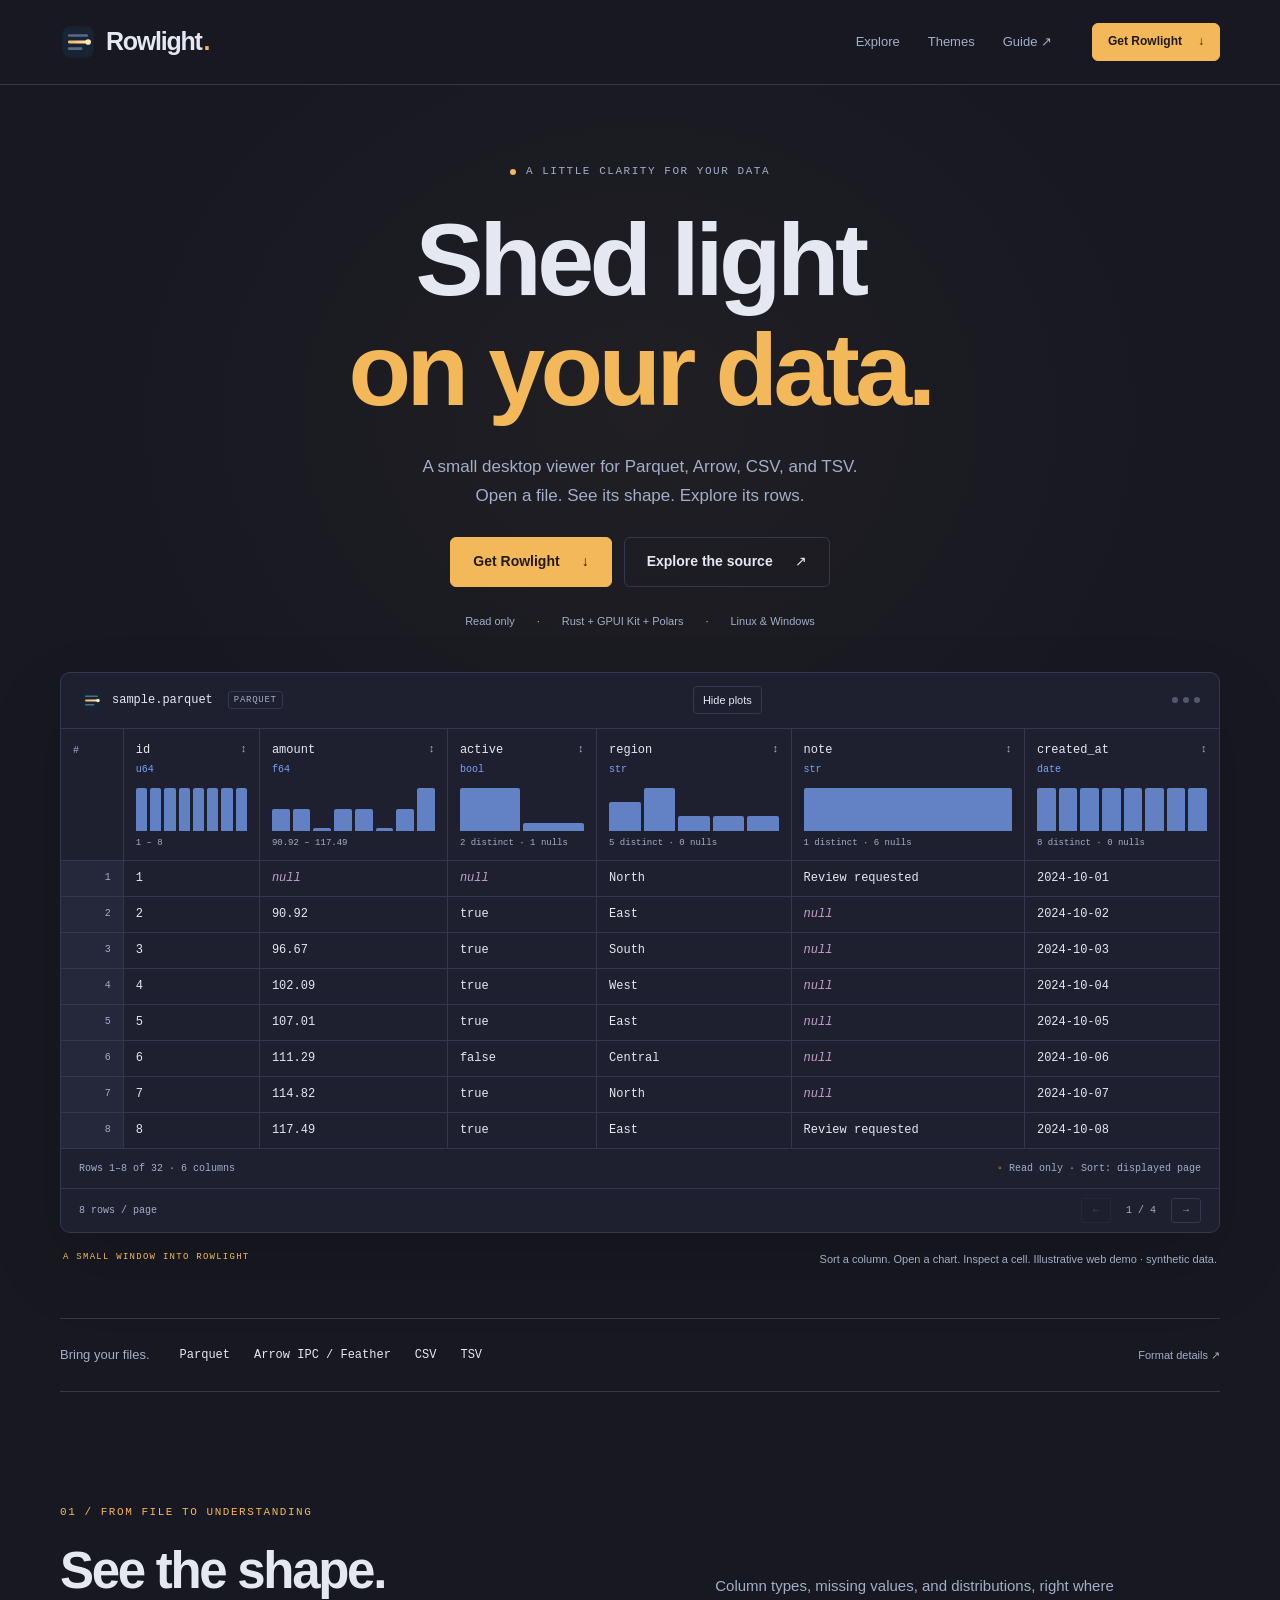
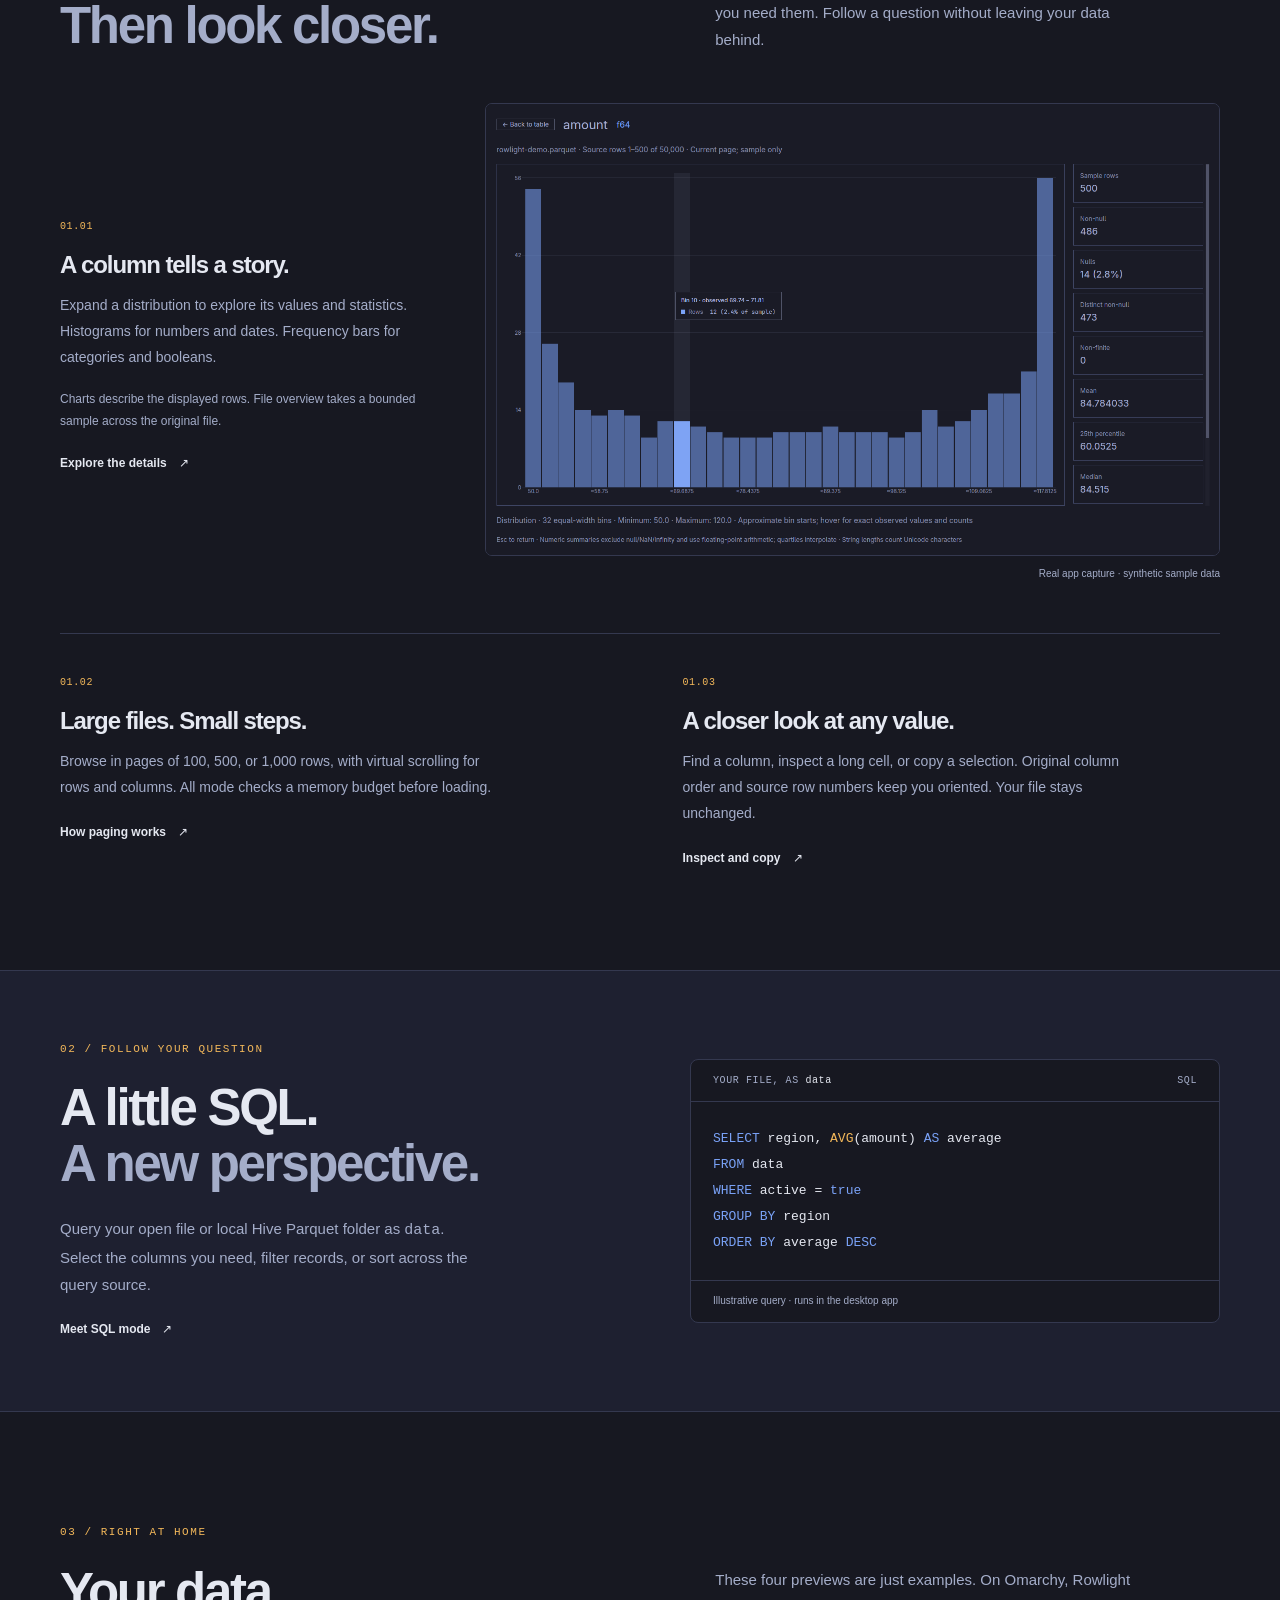
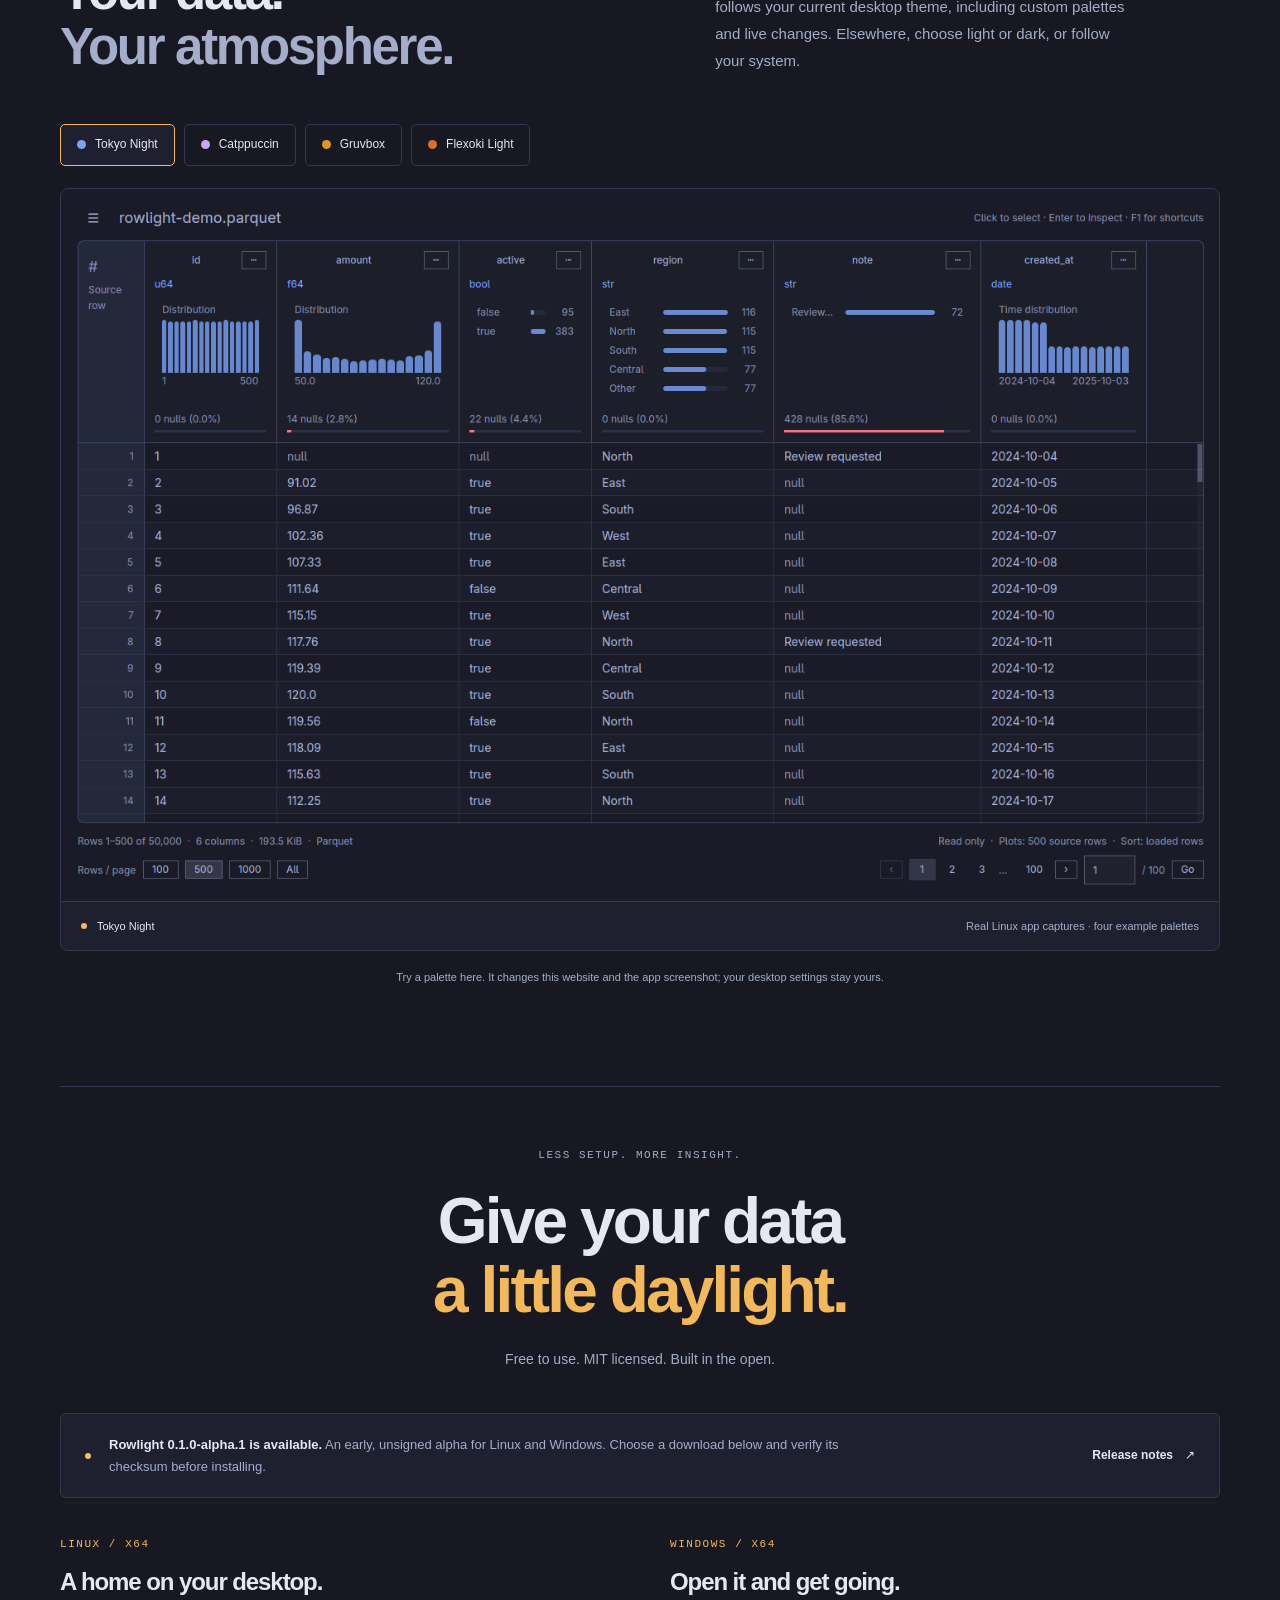
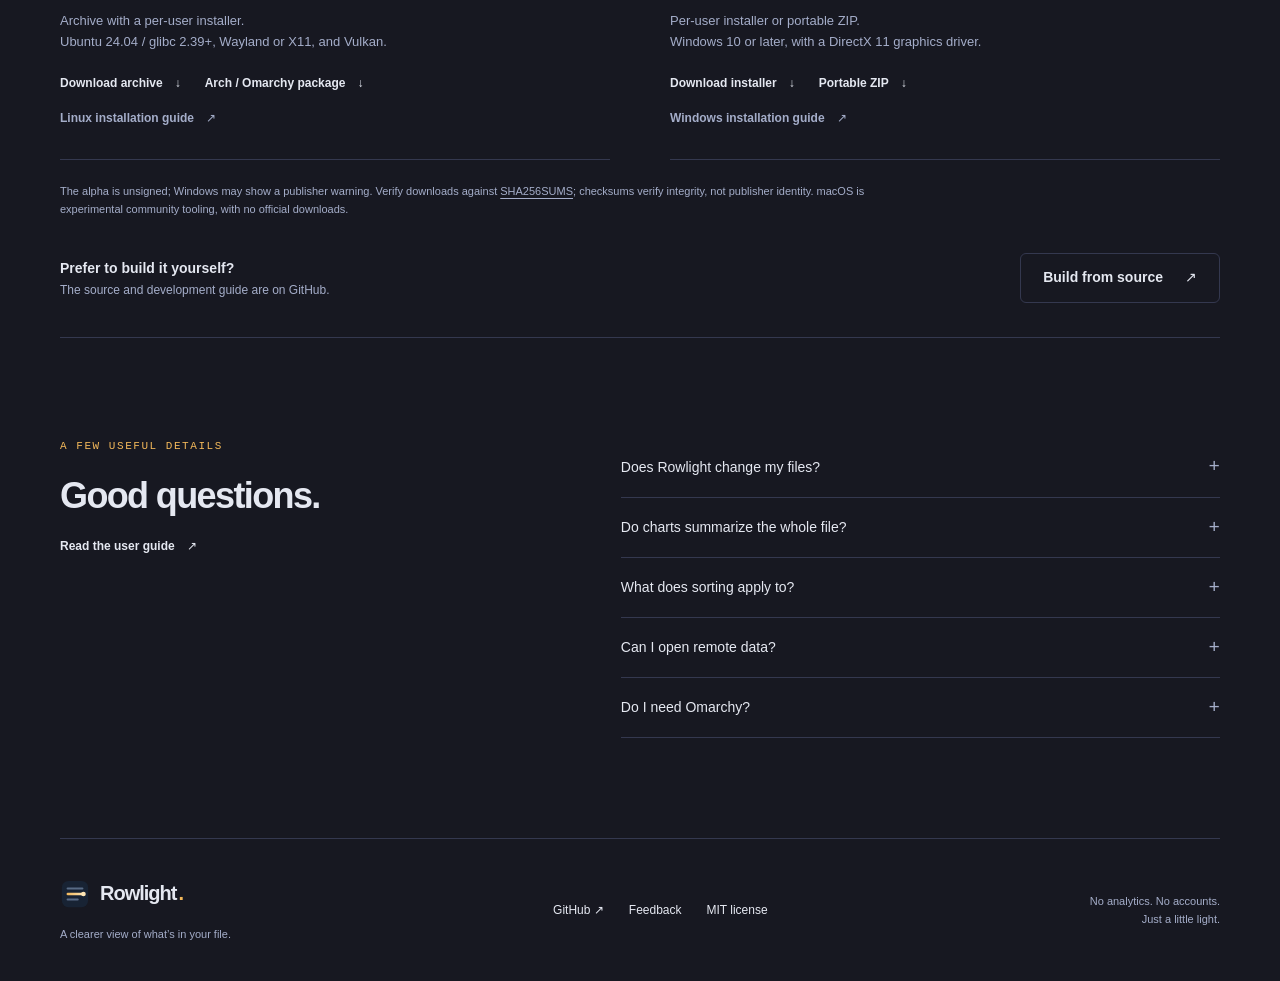
==== docs/index.html @ 1718eda0 "Add Rowlight website" ====
<!doctype html>
<html lang="en" data-theme="tokyo-night">
  <head>
    <meta charset="utf-8">
    <meta name="viewport" content="width=device-width, initial-scale=1">
    <meta name="theme-color" content="#1a1b26">
    <meta name="description" content="Shed light on your data. Rowlight is a small, read-only desktop viewer for Parquet, Arrow IPC / Feather, CSV, and TSV on Linux and Windows.">
    <meta property="og:title" content="Rowlight — Shed light on your data.">
    <meta property="og:description" content="Open a file. See its shape. Explore its rows. A native desktop data viewer built with Rust, GPUI Kit, and Polars.">
    <meta property="og:type" content="website">
    <title>Rowlight — Shed light on your data.</title>
    <link rel="icon" href="assets/icon.svg" type="image/svg+xml">
    <link rel="stylesheet" href="site.css">
    <script src="site.js" defer></script>
  </head>
  <body>
    <a class="skip-link" href="#main">Skip to content</a>
    <header class="site-header">
      <nav class="nav container" aria-label="Main navigation">
        <a class="brand" href="#" aria-label="Rowlight home"><img src="assets/icon.svg" width="36" height="36" alt="">Rowlight<span class="brand-dot">.</span></a>
        <div class="nav-links">
          <a href="#explore">Explore</a>
          <a href="#themes">Themes</a>
          <a href="https://github.com/EtienneT/rowlight/blob/main/docs/user-guide.md">Guide <span aria-hidden="true">↗</span></a>
        </div>
        <a class="button button-small" href="#download">Get Rowlight <span aria-hidden="true">↓</span></a>
      </nav>
    </header>

    <main id="main">
      <section class="hero container" aria-labelledby="hero-title">
        <p class="eyebrow"><span class="live-dot" aria-hidden="true"></span> A little clarity for your data</p>
        <h1 id="hero-title">Shed light<br><span>on your data.</span></h1>
        <p class="hero-description">A small desktop viewer for Parquet, Arrow, CSV, and TSV.<br class="desktop-break"> Open a file. See its shape. Explore its rows.</p>
        <div class="hero-actions">
          <a class="button" href="#download">Get Rowlight <span aria-hidden="true">↓</span></a>
          <a class="button button-secondary" href="https://github.com/EtienneT/rowlight">Explore the source <span aria-hidden="true">↗</span></a>
        </div>
        <ul class="hero-facts" aria-label="Product at a glance"><li>Read only</li><li>Rust + GPUI Kit + Polars</li><li>Linux &amp; Windows</li></ul>

        <div class="demo-window" id="demo">
          <div class="demo-titlebar">
            <div class="file-title"><img src="assets/icon.svg" width="23" height="23" alt=""><span>sample.parquet</span><span class="file-badge">PARQUET</span></div>
            <button id="plot-toggle" class="quiet-button" type="button" aria-pressed="true" hidden>Hide plots</button>
            <span class="window-dots" aria-hidden="true"><i></i><i></i><i></i></span>
          </div>
          <div id="demo-fallback"><img src="assets/tokyo-night.png" width="1400" height="860" alt="The Rowlight desktop app showing typed columns, distributions, and paged rows."></div>
          <div id="interactive-demo" hidden>
            <div class="demo-table-scroll" tabindex="0" role="region" aria-label="Scrollable sample data">
              <table class="demo-table" id="demo-table"><caption class="sr-only">Synthetic sample data. Sort a column within the displayed page or select a cell to inspect it.</caption><thead id="demo-head"></thead><tbody id="demo-body"></tbody></table>
            </div>
            <div class="demo-status">
              <span id="row-status" role="status"></span>
              <span class="read-only"><span aria-hidden="true">◦</span> Read only <span class="status-scope">· Sort: displayed page</span></span>
            </div>
            <div class="demo-pagination">
              <span class="page-size">8 rows / page</span>
              <div class="page-controls"><button class="page-button" id="previous-page" aria-label="Previous page" type="button">←</button><span id="page-status"></span><button class="page-button" id="next-page" aria-label="Next page" type="button">→</button></div>
            </div>
          </div>
        </div>
        <div class="demo-caption"><span class="eyebrow">A small window into Rowlight</span><p id="demo-help">Real desktop app screenshot, using synthetic data.</p></div>
      </section>

      <div class="format-strip container" aria-label="Supported formats"><span>Bring your files.</span><ul><li>Parquet</li><li>Arrow IPC / Feather</li><li>CSV</li><li>TSV</li></ul><a href="https://github.com/EtienneT/rowlight/blob/main/docs/formats.md">Format details <span aria-hidden="true">↗</span></a></div>

      <section class="section container" id="explore" aria-labelledby="explore-title">
        <div class="section-heading"><div><p class="eyebrow">01 / From file to understanding</p><h2 id="explore-title">See the shape.<br><span class="muted">Then look closer.</span></h2></div><p>Column types, missing values, and distributions, right where you need them. Follow a question without leaving your data behind.</p></div>
        <div class="feature-showcase">
          <div class="feature-copy">
            <span class="feature-index">01.01</span><h3>A column tells a story.</h3><p>Expand a distribution to explore its values and statistics. Histograms for numbers and dates. Frequency bars for categories and booleans.</p><p class="fine-print">Charts describe the displayed rows. File overview takes a bounded sample across the original file.</p><a class="text-link" href="https://github.com/EtienneT/rowlight/blob/main/docs/user-guide.md#understand-the-data">Explore the details <span aria-hidden="true">↗</span></a>
          </div>
          <figure class="app-capture"><img src="assets/column-detail.png" width="1400" height="860" loading="lazy" alt="Rowlight's expanded amount histogram with a hover tooltip and column statistics."><figcaption>Real app capture · synthetic sample data</figcaption></figure>
        </div>
        <div class="feature-pair">
          <article><span class="feature-index">01.02</span><h3>Large files. Small steps.</h3><p>Browse in pages of 100, 500, or 1,000 rows, with virtual scrolling for rows and columns. All mode checks a memory budget before loading.</p><a class="text-link" href="https://github.com/EtienneT/rowlight/blob/main/docs/formats.md#large-files-and-memory">How paging works <span aria-hidden="true">↗</span></a></article>
          <article><span class="feature-index">01.03</span><h3>A closer look at any value.</h3><p>Find a column, inspect a long cell, or copy a selection. Original column order and source row numbers keep you oriented. Your file stays unchanged.</p><a class="text-link" href="https://github.com/EtienneT/rowlight/blob/main/docs/user-guide.md#inspect-and-copy-cells">Inspect and copy <span aria-hidden="true">↗</span></a></article>
        </div>
      </section>

      <section class="sql-section" aria-labelledby="sql-title"><div class="container sql-layout">
        <div class="sql-copy"><p class="eyebrow">02 / Follow your question</p><h2 id="sql-title">A little SQL.<br><span class="muted">A new perspective.</span></h2><p>Query your open file or local Hive Parquet folder as <code>data</code>. Select the columns you need, filter records, or sort across the query source.</p><a class="text-link" href="https://github.com/EtienneT/rowlight/blob/main/docs/user-guide.md#folders-and-sql">Meet SQL mode <span aria-hidden="true">↗</span></a></div>
        <div class="sql-example"><div class="code-heading"><span>YOUR FILE, AS <code>data</code></span><span>SQL</span></div><pre><code><span class="sql-keyword">SELECT</span> region, <span class="sql-function">AVG</span>(amount) <span class="sql-keyword">AS</span> average
<span class="sql-keyword">FROM</span> data
<span class="sql-keyword">WHERE</span> active = <span class="sql-keyword">true</span>
<span class="sql-keyword">GROUP BY</span> region
<span class="sql-keyword">ORDER BY</span> average <span class="sql-keyword">DESC</span></code></pre><p>Illustrative query · runs in the desktop app</p></div>
      </div></section>

      <section class="section container" id="themes" aria-labelledby="themes-title">
        <div class="section-heading"><div><p class="eyebrow">03 / Right at home</p><h2 id="themes-title">Your data.<br><span class="muted">Your atmosphere.</span></h2></div><p>These four previews are just examples. On Omarchy, Rowlight follows your current desktop theme, including custom palettes and live changes. Elsewhere, choose light or dark, or follow your system.</p></div>
        <div class="theme-controls" role="group" aria-label="Preview a theme">
          <button class="theme-button" data-theme="tokyo-night" aria-pressed="true" type="button"><span style="--swatch:#7aa2f7" aria-hidden="true"></span>Tokyo Night</button>
          <button class="theme-button" data-theme="catppuccin" aria-pressed="false" type="button"><span style="--swatch:#cba6f7" aria-hidden="true"></span>Catppuccin</button>
          <button class="theme-button" data-theme="gruvbox" aria-pressed="false" type="button"><span style="--swatch:#d79921" aria-hidden="true"></span>Gruvbox</button>
          <button class="theme-button" data-theme="flexoki-light" aria-pressed="false" type="button"><span style="--swatch:#da702c" aria-hidden="true"></span>Flexoki Light</button>
        </div>
        <figure class="theme-capture"><img id="theme-image" src="assets/tokyo-night.png" width="1400" height="860" loading="lazy" alt="Rowlight running on Linux in Tokyo Night, showing a synthetic Parquet file."><figcaption><span><span class="live-dot" aria-hidden="true"></span> <span id="theme-caption" role="status">Tokyo Night</span></span><span>Real Linux app captures · four example palettes</span></figcaption></figure>
        <p class="theme-note">Try a palette here. It changes this website and the app screenshot; your desktop settings stay yours.</p>
        <noscript><p class="fine-print">Theme preview needs JavaScript. View the <a href="assets/catppuccin.png">Catppuccin</a>, <a href="assets/gruvbox.png">Gruvbox</a>, and <a href="assets/flexoki-light.png">Flexoki Light</a> app captures directly.</p></noscript>
      </section>

      <section class="download-section container" id="download" aria-labelledby="download-title">
        <div class="download-heading"><p class="eyebrow">Less setup. More insight.</p><h2 id="download-title">Give your data<br><span>a little daylight.</span></h2><p>Free to use. MIT licensed. Built in the open.</p></div>
        <div class="release-notice"><span class="live-dot" aria-hidden="true"></span><p><strong>Rowlight 0.1.0-alpha.1 is available.</strong> An early, unsigned alpha for Linux and Windows. Choose a download below and verify its checksum before installing.</p><a class="text-link" href="https://github.com/EtienneT/rowlight/releases/tag/v0.1.0-alpha.1">Release notes <span aria-hidden="true">↗</span></a></div>
        <div class="platforms">
          <article class="platform"><p class="eyebrow">LINUX / X64</p><h3>A home on your desktop.</h3><p>Archive with a per-user installer.<br>Ubuntu 24.04 / glibc 2.39+, Wayland or X11, and Vulkan.</p><div class="platform-links"><a class="text-link" href="https://github.com/EtienneT/rowlight/releases/download/v0.1.0-alpha.1/rowlight-0.1.0-alpha.1-linux-x64-cloud.tar.gz">Download archive <span aria-hidden="true">↓</span></a><a class="text-link" href="https://github.com/EtienneT/rowlight/releases/download/v0.1.0-alpha.1/rowlight-bin-0.1.0.alpha.1-1-x86_64.pkg.tar.zst">Arch / Omarchy package <span aria-hidden="true">↓</span></a></div><a class="text-link platform-guide" href="https://github.com/EtienneT/rowlight/blob/main/docs/installation.md">Linux installation guide <span aria-hidden="true">↗</span></a></article>
          <article class="platform"><p class="eyebrow">WINDOWS / X64</p><h3>Open it and get going.</h3><p>Per-user installer or portable ZIP.<br>Windows 10 or later, with a DirectX 11 graphics driver.</p><div class="platform-links"><a class="text-link" href="https://github.com/EtienneT/rowlight/releases/download/v0.1.0-alpha.1/rowlight-0.1.0-alpha.1-windows-x64-cloud-setup.exe">Download installer <span aria-hidden="true">↓</span></a><a class="text-link" href="https://github.com/EtienneT/rowlight/releases/download/v0.1.0-alpha.1/rowlight-0.1.0-alpha.1-windows-x64-cloud.zip">Portable ZIP <span aria-hidden="true">↓</span></a></div><a class="text-link platform-guide" href="https://github.com/EtienneT/rowlight/blob/main/docs/installation.md#windows">Windows installation guide <span aria-hidden="true">↗</span></a></article>
        </div>
        <p class="fine-print download-note">The alpha is unsigned; Windows may show a publisher warning. Verify downloads against <a href="https://github.com/EtienneT/rowlight/releases/download/v0.1.0-alpha.1/SHA256SUMS">SHA256SUMS</a>; checksums verify integrity, not publisher identity. macOS is experimental community tooling, with no official downloads.</p>
        <div class="source-callout"><div><strong>Prefer to build it yourself?</strong><p>The source and development guide are on GitHub.</p></div><a class="button button-secondary" href="https://github.com/EtienneT/rowlight/blob/main/docs/development.md">Build from source <span aria-hidden="true">↗</span></a></div>
      </section>

      <section class="faq-section container" aria-labelledby="faq-title"><div><p class="eyebrow">A few useful details</p><h2 id="faq-title">Good questions.</h2><a class="text-link" href="https://github.com/EtienneT/rowlight/blob/main/docs/user-guide.md">Read the user guide <span aria-hidden="true">↗</span></a></div><div class="faq-list">
        <details><summary>Does Rowlight change my files?</summary><p>No. Rowlight is read only. Sorting, filtering, querying, and copying leave your source data unchanged.</p></details>
        <details><summary>Do charts summarize the whole file?</summary><p>Header charts summarize the displayed rows, capped at 1,000 rows in All mode. File overview samples up to 1,000 rows across 16 evenly spaced windows of the original source. Large-file charts are previews, not exact whole-file statistics.</p></details>
        <details><summary>What does sorting apply to?</summary><p>Clicking a column sorts the loaded page. In All mode, it sorts all loaded rows. Use SQL with ORDER BY to sort across the complete query source.</p></details>
        <details><summary>Can I open remote data?</summary><p>Cloud builds open remote Parquet from S3, Azure, GCS, and HTTP(S), using existing provider credentials. Remote folders and Iceberg are not supported. Local Hive Parquet folders are supported.</p></details>
        <details><summary>Do I need Omarchy?</summary><p>No. Omarchy adds live palette following on Linux. Rowlight also works on other compatible Linux desktops and Windows, with system light/dark appearance and an explicit choice in Settings.</p></details>
      </div></section>
    </main>

    <footer class="container footer"><div><a class="brand" href="#"><img src="assets/icon.svg" width="30" height="30" alt="">Rowlight<span class="brand-dot">.</span></a><p>A clearer view of what’s in your file.</p></div><nav aria-label="Footer navigation"><a href="https://github.com/EtienneT/rowlight">GitHub <span aria-hidden="true">↗</span></a><a href="https://github.com/EtienneT/rowlight/issues">Feedback</a><a href="https://github.com/EtienneT/rowlight/blob/main/LICENSE">MIT license</a></nav><p class="footer-note">No analytics. No accounts.<br>Just a little light.</p></footer>

    <dialog id="inspector" aria-labelledby="inspector-title"><div class="inspector-heading"><p class="eyebrow" id="inspector-kind">Sample cell</p><button class="quiet-button" id="close-inspector" type="button" aria-label="Close inspector">Close <span aria-hidden="true">×</span></button></div><h2 id="inspector-title"></h2><p id="inspector-meta" class="fine-print"></p><div id="inspector-content"></div><p class="fine-print">Illustrative web demo · synthetic data</p></dialog>
  </body>
</html>
---- docs/site.css ----
:root {
  color-scheme: dark;
  --bg: #171821;
  --surface: #1e2030;
  --surface-raised: #25283b;
  --text: #e5e8f1;
  --muted: #a4adc9;
  --border: #34384f;
  --accent: #f3b85a;
  --accent-soft: #ffe6b6;
  --accent-ink: #241b0c;
  --chart: #7aa2f7;
  --null: #c4a1ca;
  --glow: #f3b85a0b;
  --mono: "SFMono-Regular", Consolas, "Liberation Mono", monospace;
  font-family: Inter, "Segoe UI", Arial, sans-serif;
  font-synthesis: none;
}
:root[data-theme="catppuccin"] {
  --bg: #1e1e2e; --surface: #242437; --surface-raised: #313244;
  --text: #cdd6f4; --muted: #a6adc8; --border: #45475a;
  --accent: #f9e2af; --accent-soft: #f5e0dc; --chart: #cba6f7; --null: #f5c2e7; --glow: #f9e2af09;
}
:root[data-theme="gruvbox"] {
  --bg: #20201e; --surface: #282828; --surface-raised: #32302f;
  --text: #ebdbb2; --muted: #bdae93; --border: #504945;
  --accent: #fabd2f; --accent-soft: #ebdbb2; --chart: #83a598; --null: #d3869b; --glow: #fabd2f0b;
}
:root[data-theme="flexoki-light"] {
  color-scheme: light;
  --bg: #fffcf0; --surface: #f4f0e5; --surface-raised: #eae6db;
  --text: #282726; --muted: #67645d; --border: #d7d2c5;
  --accent: #a5480b; --accent-soft: #bd6518; --accent-ink: #fff9e9;
  --chart: #205ea6; --null: #8b4773; --glow: #da702c0b;
}
* { box-sizing: border-box; }
html { scroll-behavior: smooth; scroll-padding-top: 100px; }
body { margin: 0; background: var(--bg); color: var(--text); line-height: 1.65; }
a { color: inherit; text-decoration: none; }
a:hover { color: var(--accent); }
button { font: inherit; color: inherit; cursor: pointer; }
button:disabled { opacity: .35; cursor: default; }
button, a { -webkit-tap-highlight-color: transparent; }
:focus-visible { outline: 2px solid var(--accent); outline-offset: 5px; }
button:focus-visible { outline-offset: -3px; }
img { max-width: 100%; height: auto; display: block; }
h1, h2, h3, p, figure { margin: 0; }
h1, h2, h3 { line-height: 1.08; letter-spacing: -.045em; }
ul { margin: 0; padding: 0; list-style: none; }
[hidden] { display: none !important; }
.container { width: min(1160px, calc(100% - 72px)); margin-inline: auto; }
.muted { color: var(--muted); }
.eyebrow { font: 11px/1.6 var(--mono); text-transform: uppercase; letter-spacing: .14em; }
.fine-print { font-size: 13px; line-height: 1.7; color: var(--muted); }
.live-dot { display: inline-block; width: 6px; height: 6px; background: var(--accent); border-radius: 50%; flex-shrink: 0; }
.skip-link { position: fixed; top: -100px; left: 16px; padding: 10px 18px; background: var(--accent); color: var(--accent-ink); z-index: 10; }
.skip-link:focus { top: 16px; }
.sr-only { position: absolute; width: 1px; height: 1px; padding: 0; margin: -1px; overflow: hidden; clip: rect(0,0,0,0); white-space: nowrap; border: 0; }
.site-header { border-bottom: 1px solid var(--border); }
.nav { min-height: 84px; display: flex; align-items: center; gap: 40px; }
.brand { font-size: 25px; font-weight: 650; letter-spacing: -.05em; display: inline-flex; align-items: center; gap: 10px; }
.brand-dot { color: var(--accent); margin-left: -8px; }
.brand:hover { color: var(--text); }
.nav-links { display: flex; gap: 28px; margin-left: auto; font-size: 13px; color: var(--muted); }
.button { display: inline-flex; gap: 22px; align-items: center; justify-content: center; border: 1px solid var(--accent); border-radius: 6px; background: var(--accent); color: var(--accent-ink); font-size: 14px; font-weight: 600; min-height: 50px; padding: 12px 22px; }
.button:hover { background: var(--accent-soft); border-color: var(--accent-soft); color: var(--accent-ink); }
.button-secondary { color: var(--text); border-color: var(--border); background: transparent; }
.button-secondary:hover { background: var(--surface); border-color: var(--muted); color: var(--text); }
.button-small { font-size: 12px; min-height: 38px; padding: 8px 15px; gap: 16px; }
.hero { padding-top: 78px; position: relative; text-align: center; }
.hero::before { content: ""; position: absolute; z-index: -1; inset: 0 0 30%; background: radial-gradient(ellipse at 50% 40%, var(--glow), transparent 65%); pointer-events: none; }
.hero > .eyebrow { display: flex; justify-content: center; align-items: center; gap: 10px; color: var(--muted); }
h1 { font-size: clamp(64px, 8vw, 104px); font-weight: 600; margin-top: 24px; }
h1 span, .download-heading h2 span { color: var(--accent); }
.hero-description { font-size: 17px; color: var(--muted); margin: 27px auto 26px; line-height: 1.7; }
.hero-actions { display: flex; justify-content: center; gap: 12px; }
.hero-facts { display: flex; gap: 22px; justify-content: center; color: var(--muted); font-size: 11px; margin: 25px 0 42px; }
.hero-facts li + li::before { content: "·"; margin-right: 22px; color: var(--accent); }
.demo-window { text-align: left; border: 1px solid var(--border); border-radius: 10px; overflow: hidden; background: var(--surface); box-shadow: 0 32px 75px #0002; }
.demo-titlebar { display: flex; align-items: center; gap: 15px; min-height: 56px; padding: 0 19px; border-bottom: 1px solid var(--border); }
.file-title { display: flex; align-items: center; gap: 9px; font: 12px var(--mono); }
.file-badge { font-size: 9px; letter-spacing: .08em; padding: 3px 5px; border: 1px solid var(--border); border-radius: 3px; color: var(--muted); margin-left: 6px; }
.quiet-button { background: transparent; border: 1px solid var(--border); border-radius: 4px; padding: 4px 9px; font-size: 11px; }
.quiet-button:hover { border-color: var(--muted); }
.demo-titlebar .quiet-button { margin-left: auto; }
.window-dots { display: flex; gap: 5px; margin-left: auto; }
.window-dots i { width: 6px; height: 6px; border-radius: 50%; background: var(--muted); opacity: .4; }
.demo-table-scroll { overflow-x: auto; }
.demo-table { border-collapse: collapse; width: 100%; table-layout: fixed; min-width: 720px; font: 12px/1.4 var(--mono); }
.demo-table th { text-align: left; padding: 0; vertical-align: top; font-weight: 400; border-right: 1px solid var(--border); }
.demo-table th:first-child { width: 48px; color: var(--muted); }
.demo-table th:nth-child(2) { width: 105px; }
.demo-table th:nth-child(3) { width: 145px; }
.demo-table th:nth-child(4) { width: 115px; }
.demo-table th:nth-child(5) { width: 150px; }
.demo-table th:nth-child(6) { width: 180px; }
.demo-table th:last-child { width: 150px; border-right: none; }
.gutter-heading { display: block; padding: 15px 12px; font-size: 10px; }
.sort-button { border: none; background: transparent; width: 100%; padding: 13px 12px 4px; display: flex; justify-content: space-between; align-items: center; text-align: left; font: inherit; }
.sort-button:hover { color: var(--accent); }
.sort-arrow { color: var(--muted); font-size: 11px; }
.column-type { padding: 0 12px 11px; color: var(--chart); font-size: 10px; display: block; }
.plot-button { display: block; width: calc(100% - 24px); margin: 0 12px 12px; border: none; border-radius: 2px; background: transparent; padding: 0; text-align: left; }
.plot-button:hover { background: var(--surface-raised); }
.mini-plot { height: 43px; display: flex; gap: 3px; align-items: flex-end; }
.mini-plot span { min-height: 3px; flex: 1; background: var(--chart); border-radius: 2px 2px 0 0; opacity: .75; }
.plot-label { display: block; color: var(--muted); font: 9px var(--mono); margin-top: 7px; white-space: nowrap; }
.null-count { display: block; color: var(--muted); font-size: 9px; margin-top: 8px; }
.demo-table td { border-top: 1px solid var(--border); border-right: 1px solid var(--border); padding: 0; height: 36px; }
.demo-table td:first-child { color: var(--muted); padding: 0 12px; font-size: 10px; background: var(--surface-raised); text-align: right; }
.demo-table td:last-child { border-right: none; }
.cell-button { background: none; border: none; text-align: left; padding: 9px 12px; width: 100%; font: inherit; white-space: nowrap; text-overflow: ellipsis; overflow: hidden; display: block; }
.cell-button:hover { background: var(--surface-raised); color: var(--accent); }
.null-value { color: var(--null); font-style: italic; }
.demo-status, .demo-pagination { display: flex; align-items: center; justify-content: space-between; gap: 12px; padding: 12px 18px; color: var(--muted); font: 10px/1.5 var(--mono); border-top: 1px solid var(--border); }
.demo-pagination { padding-block: 9px; }
.read-only > span:first-child { color: var(--accent); }
.page-controls { display: flex; align-items: center; gap: 15px; }
.page-button { border: 1px solid var(--border); border-radius: 3px; background: transparent; width: 30px; height: 25px; padding: 0; }
.page-button:hover:not(:disabled) { background: var(--surface-raised); }
.demo-caption { display: flex; justify-content: space-between; gap: 20px; margin: 17px 3px 0; color: var(--muted); text-align: left; }
.demo-caption .eyebrow { color: var(--accent); font-size: 9px; }
.demo-caption p { font-size: 11px; }
.format-strip { display: flex; align-items: center; gap: 30px; margin-top: 50px; padding: 25px 0; border-block: 1px solid var(--border); font-size: 13px; }
.format-strip > span { color: var(--muted); }
.format-strip ul { display: flex; flex-wrap: wrap; gap: 24px; font: 12px var(--mono); }
.format-strip > a { margin-left: auto; font-size: 11px; color: var(--muted); }
.section { padding-block: 112px 100px; }
.section-heading { display: grid; grid-template-columns: 1.1fr 1fr; gap: 100px; align-items: end; margin-bottom: 50px; }
.section-heading .eyebrow, .sql-copy .eyebrow { color: var(--accent); margin-bottom: 22px; }
h2 { font-size: clamp(34px, 4vw, 51px); font-weight: 550; }
.section-heading > p, .sql-copy > p:not(.eyebrow) { font-size: 15px; color: var(--muted); line-height: 1.8; max-width: 420px; }
.feature-showcase { display: grid; grid-template-columns: .75fr 1.5fr; gap: 58px; align-items: center; }
.feature-index { font: 10px var(--mono); color: var(--accent); letter-spacing: .06em; }
h3 { font-size: 24px; font-weight: 550; margin: 15px 0; }
.feature-copy > p, .feature-pair p { font-size: 14px; color: var(--muted); line-height: 1.85; }
.feature-copy .fine-print { font-size: 12px; margin-top: 17px; }
.text-link { display: inline-flex; gap: 12px; align-items: center; font-size: 12px; font-weight: 550; margin-top: 22px; }
.app-capture img { border: 1px solid var(--border); border-radius: 7px; }
.app-capture figcaption { margin-top: 10px; text-align: right; font-size: 10px; color: var(--muted); }
.feature-pair { display: grid; grid-template-columns: 1fr 1fr; gap: 85px; border-top: 1px solid var(--border); margin-top: 50px; padding-top: 33px; }
.feature-pair p { max-width: 450px; }
.sql-section { background: var(--surface); border-block: 1px solid var(--border); }
.sql-layout { display: grid; grid-template-columns: 1fr 1fr; gap: 100px; padding-block: 70px; align-items: center; }
.sql-copy > p:not(.eyebrow) { margin-top: 24px; }
code { font-family: var(--mono); }
.sql-example { border: 1px solid var(--border); border-radius: 8px; background: var(--bg); overflow: hidden; }
.code-heading { display: flex; justify-content: space-between; border-bottom: 1px solid var(--border); padding: 15px 22px; color: var(--muted); font: 10px var(--mono); letter-spacing: .06em; }
.code-heading code { color: var(--text); }
pre { font: 13px/2 var(--mono); overflow-x: auto; padding: 24px 22px; margin: 0; }
.sql-keyword { color: var(--chart); }
.sql-function { color: var(--accent); }
.sql-example > p { border-top: 1px solid var(--border); padding: 12px 22px; font-size: 10px; color: var(--muted); }
.theme-controls { display: flex; flex-wrap: wrap; gap: 9px; margin-bottom: 22px; }
.theme-button { display: inline-flex; align-items: center; gap: 9px; padding: 10px 16px; font-size: 12px; background: transparent; border: 1px solid var(--border); border-radius: 5px; }
.theme-button > span { width: 9px; height: 9px; border-radius: 50%; background: var(--swatch); }
.theme-button[aria-pressed="true"] { border-color: var(--accent); background: var(--surface); }
.theme-button:hover { border-color: var(--muted); }
.theme-capture { border: 1px solid var(--border); border-radius: 8px; overflow: hidden; background: var(--surface); }
.theme-capture img { width: 100%; }
.theme-capture figcaption { padding: 15px 20px; display: flex; justify-content: space-between; align-items: center; gap: 12px; border-top: 1px solid var(--border); font-size: 11px; color: var(--muted); }
.theme-capture figcaption > span:first-child { display: flex; align-items: center; gap: 10px; color: var(--text); }
.theme-note { font-size: 11px; color: var(--muted); text-align: center; margin-top: 17px; }
.download-section { padding-top: 60px; border-top: 1px solid var(--border); }
.download-heading { text-align: center; }
.download-heading .eyebrow { color: var(--muted); margin-bottom: 22px; }
.download-heading h2 { font-size: clamp(44px, 5vw, 66px); }
.download-heading > p:last-child { margin-top: 23px; font-size: 14px; color: var(--muted); }
.release-notice { display: flex; align-items: center; gap: 18px; background: var(--surface); border: 1px solid var(--border); border-radius: 6px; padding: 20px 24px; margin-top: 42px; }
.release-notice p { font-size: 13px; color: var(--muted); max-width: 730px; }
.release-notice strong { color: var(--text); }
.release-notice a { white-space: nowrap; margin: 0 0 0 auto; }
.platforms { display: grid; grid-template-columns: 1fr 1fr; gap: 60px; margin-top: 38px; }
.platform { padding-bottom: 28px; border-bottom: 1px solid var(--border); }
.platform .eyebrow { color: var(--accent); }
.platform p:not(.eyebrow) { color: var(--muted); font-size: 13px; }
.platform-links { display: flex; flex-wrap: wrap; column-gap: 24px; }
.platform-guide { color: var(--muted); margin-top: 15px; }
.download-note a { text-decoration: underline; text-underline-offset: 3px; }
.download-note { max-width: 850px; margin-top: 22px; font-size: 11px; }
.source-callout { display: flex; justify-content: space-between; gap: 24px; align-items: center; border-bottom: 1px solid var(--border); padding-block: 34px; }
.source-callout strong { font-size: 14px; font-weight: 550; }
.source-callout p { font-size: 12px; color: var(--muted); }
.faq-section { display: grid; grid-template-columns: 1fr 1.3fr; gap: 100px; padding-block: 100px; }
.faq-section .eyebrow { margin-bottom: 21px; color: var(--accent); }
.faq-section h2 { font-size: 36px; }
.faq-list details { border-bottom: 1px solid var(--border); }
.faq-list summary { display: flex; justify-content: space-between; align-items: center; cursor: pointer; font-size: 14px; list-style: none; padding: 18px 0; }
.faq-list summary::-webkit-details-marker { display: none; }
.faq-list summary::after { content: "+"; font: 19px var(--mono); margin-left: 20px; color: var(--muted); }
.faq-list details[open] summary::after { content: "−"; }
.faq-list details > p { font-size: 13px; color: var(--muted); padding: 0 24px 20px 0; }
.footer { border-top: 1px solid var(--border); padding-block: 38px; display: flex; align-items: center; justify-content: space-between; gap: 24px; }
.footer .brand { font-size: 20px; }
.footer p { font-size: 11px; color: var(--muted); margin-top: 8px; }
.footer nav { display: flex; gap: 25px; font-size: 12px; }
.footer .footer-note { text-align: right; margin: 0; }
dialog { color: var(--text); background: var(--surface); border: 1px solid var(--border); border-radius: 10px; width: min(520px, calc(100% - 32px)); max-height: 85vh; overflow: auto; padding: 25px; box-shadow: 0 30px 90px #0005; }
dialog::backdrop { background: #10121dcc; }
.inspector-heading { display: flex; align-items: center; justify-content: space-between; gap: 16px; margin-bottom: 25px; }
.inspector-heading .eyebrow { color: var(--accent); }
dialog h2 { font-size: 28px; }
#inspector-meta { margin-top: 12px; }
#inspector-content { margin: 20px 0; font: 14px/1.8 var(--mono); overflow-wrap: anywhere; background: var(--bg); border: 1px solid var(--border); border-radius: 4px; padding: 18px; }
.distribution-bars { display: flex; gap: 5px; align-items: flex-end; height: 130px; padding: 10px 0; }
.distribution-bars span { background: var(--chart); flex: 1; min-height: 3px; border-radius: 3px 3px 0 0; }
.distribution-values { font-size: 11px; color: var(--muted); line-height: 1.9; margin-top: 14px; }
@media (max-width: 900px) {
  .container { width: calc(100% - 40px); }
  .section-heading { gap: 45px; }
  .feature-showcase { grid-template-columns: 1fr 1.4fr; gap: 30px; }
  .sql-layout { gap: 40px; }
  .format-strip { gap: 20px; flex-wrap: wrap; }
  .format-strip > a { margin-left: 0; }
  .faq-section { gap: 45px; }
  .footer { flex-wrap: wrap; }
}
@media (max-width: 620px) {
  html { scroll-padding-top: 25px; }
  .container { width: calc(100% - 32px); }
  .nav { min-height: 72px; gap: 12px; flex-wrap: wrap; padding-block: 16px; justify-content: space-between; }
  .brand { font-size: 22px; gap: 8px; }
  .brand img { width: 30px; }
  .nav-links { order: 3; width: 100%; justify-content: center; gap: 30px; margin-top: 6px; }
  .hero { padding-top: 48px; }
  h1 { font-size: clamp(53px, 13vw, 76px); margin-top: 20px; }
  .hero-description { font-size: 15px; margin-top: 23px; }
  .desktop-break { display: none; }
  .hero-actions { gap: 9px; }
  .hero-actions .button { padding: 10px 13px; font-size: 12px; gap: 10px; }
  .hero-facts { gap: 10px; font-size: 9px; margin-bottom: 30px; flex-wrap: wrap; }
  .hero-facts li + li::before { margin-right: 10px; }
  .demo-titlebar { padding-inline: 12px; }
  .file-title { font-size: 10px; gap: 5px; }
  .file-badge, .window-dots, .status-scope { display: none; }
  .demo-titlebar .quiet-button { font-size: 10px; }
  .demo-status { font-size: 9px; padding-inline: 12px; }
  .demo-pagination { padding-inline: 12px; }
  .demo-caption { display: block; }
  .demo-caption p { margin-top: 7px; }
  .format-strip { gap: 15px; margin-top: 30px; padding-block: 22px; }
  .format-strip ul { width: 100%; gap: 16px; font-size: 11px; }
  .section { padding-block: 68px; }
  .section-heading { grid-template-columns: 1fr; gap: 23px; margin-bottom: 32px; }
  .section-heading .eyebrow, .sql-copy .eyebrow { margin-bottom: 18px; }
  .section-heading > p { font-size: 14px; }
  h2 { font-size: 38px; }
  .feature-showcase { grid-template-columns: 1fr; gap: 26px; }
  .feature-pair { grid-template-columns: 1fr; gap: 32px; margin-top: 30px; }
  .sql-layout { grid-template-columns: 1fr; gap: 32px; padding-block: 50px; }
  pre { font-size: 11px; padding: 20px 16px; }
  .code-heading, .sql-example > p { padding-inline: 16px; }
  .theme-controls { gap: 8px; }
  .theme-button { padding: 9px 12px; font-size: 11px; }
  .theme-capture figcaption { display: block; padding: 12px; font-size: 10px; }
  .theme-capture figcaption > span:last-child { display: block; margin-top: 6px; }
  .theme-note { text-align: left; }
  .download-section { padding-top: 45px; }
  .download-heading h2 { font-size: 44px; }
  .release-notice { padding: 20px; align-items: flex-start; flex-wrap: wrap; gap: 10px; }
  .release-notice > .live-dot { margin-top: 8px; }
  .release-notice p { flex: 1; min-width: 180px; }
  .release-notice a { margin-left: 16px; }
  .platforms { grid-template-columns: 1fr; gap: 26px; }
  .source-callout { align-items: flex-start; flex-direction: column; }
  .faq-section { grid-template-columns: 1fr; gap: 30px; padding-block: 65px; }
  .footer { display: block; }
  .footer nav { margin-top: 25px; }
  .footer .footer-note { text-align: left; margin-top: 25px; }
}
@media (prefers-reduced-motion: reduce) {
  html { scroll-behavior: auto; }
}
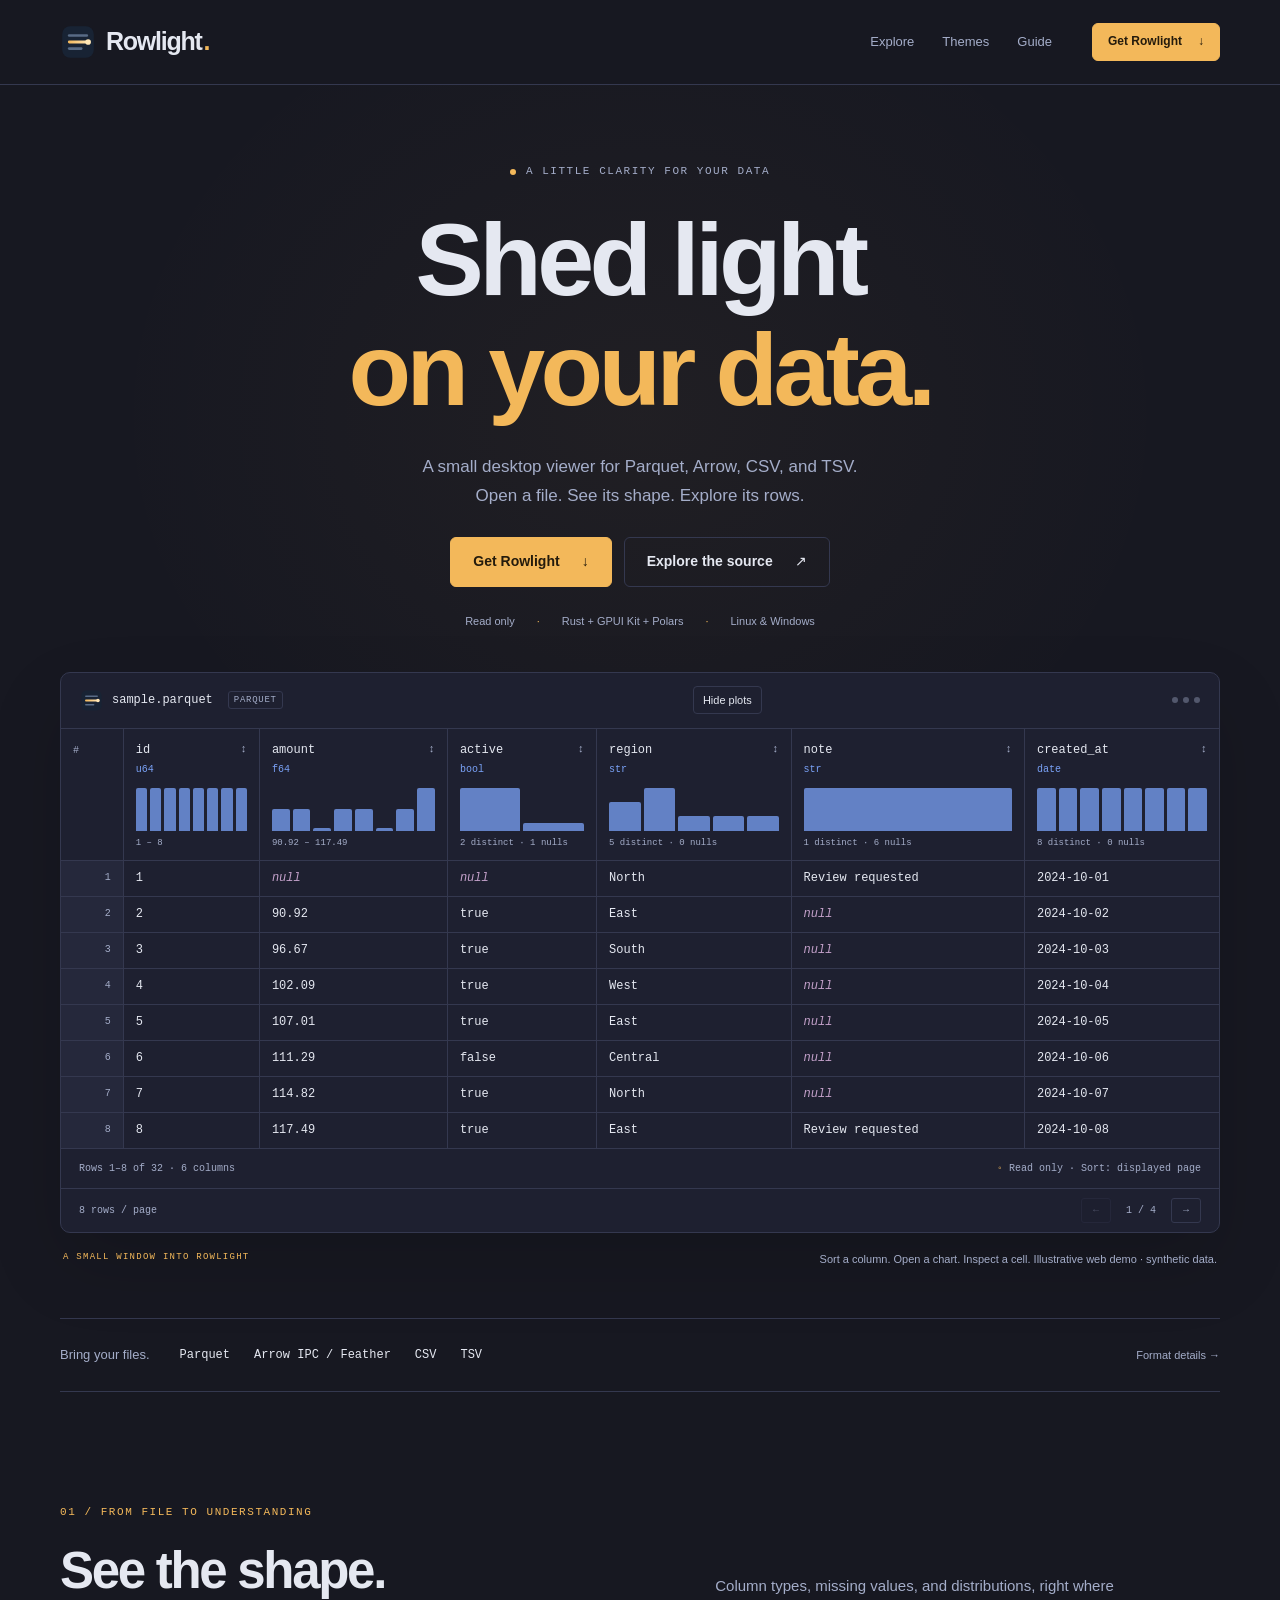
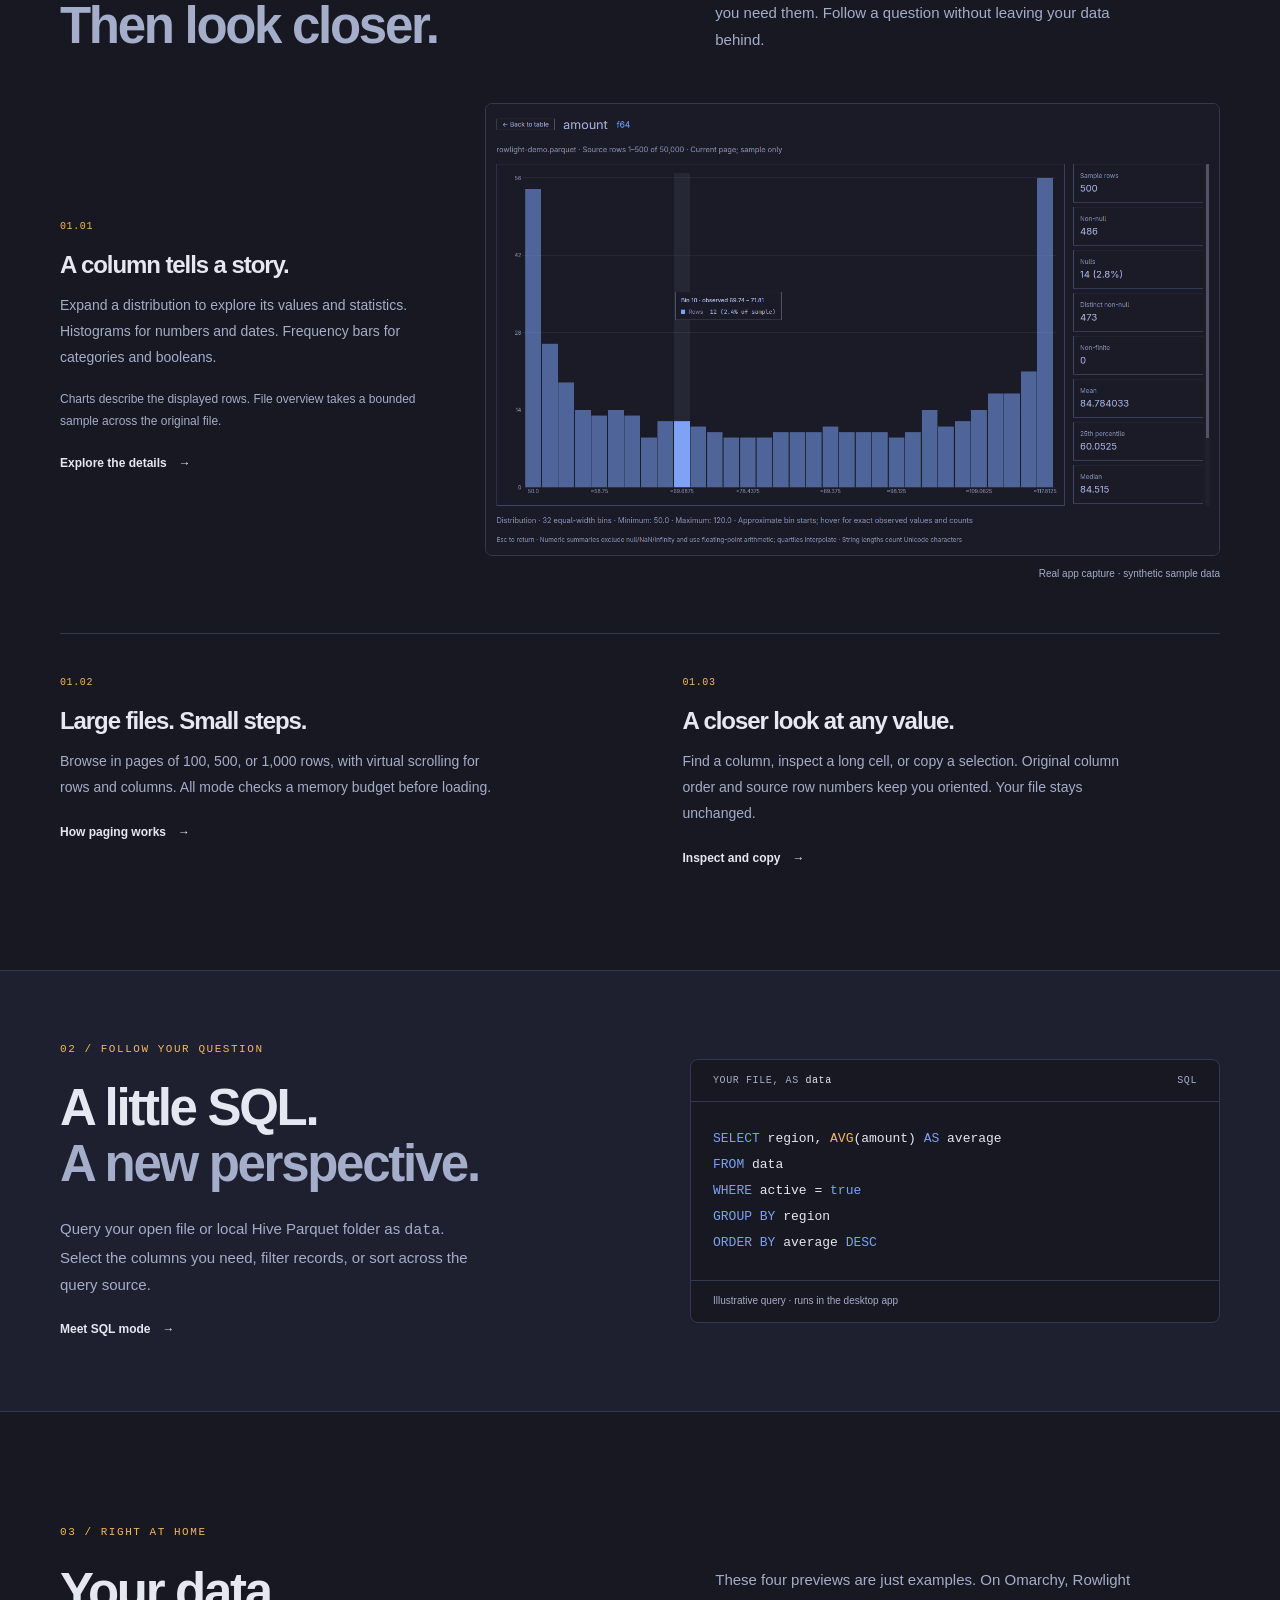
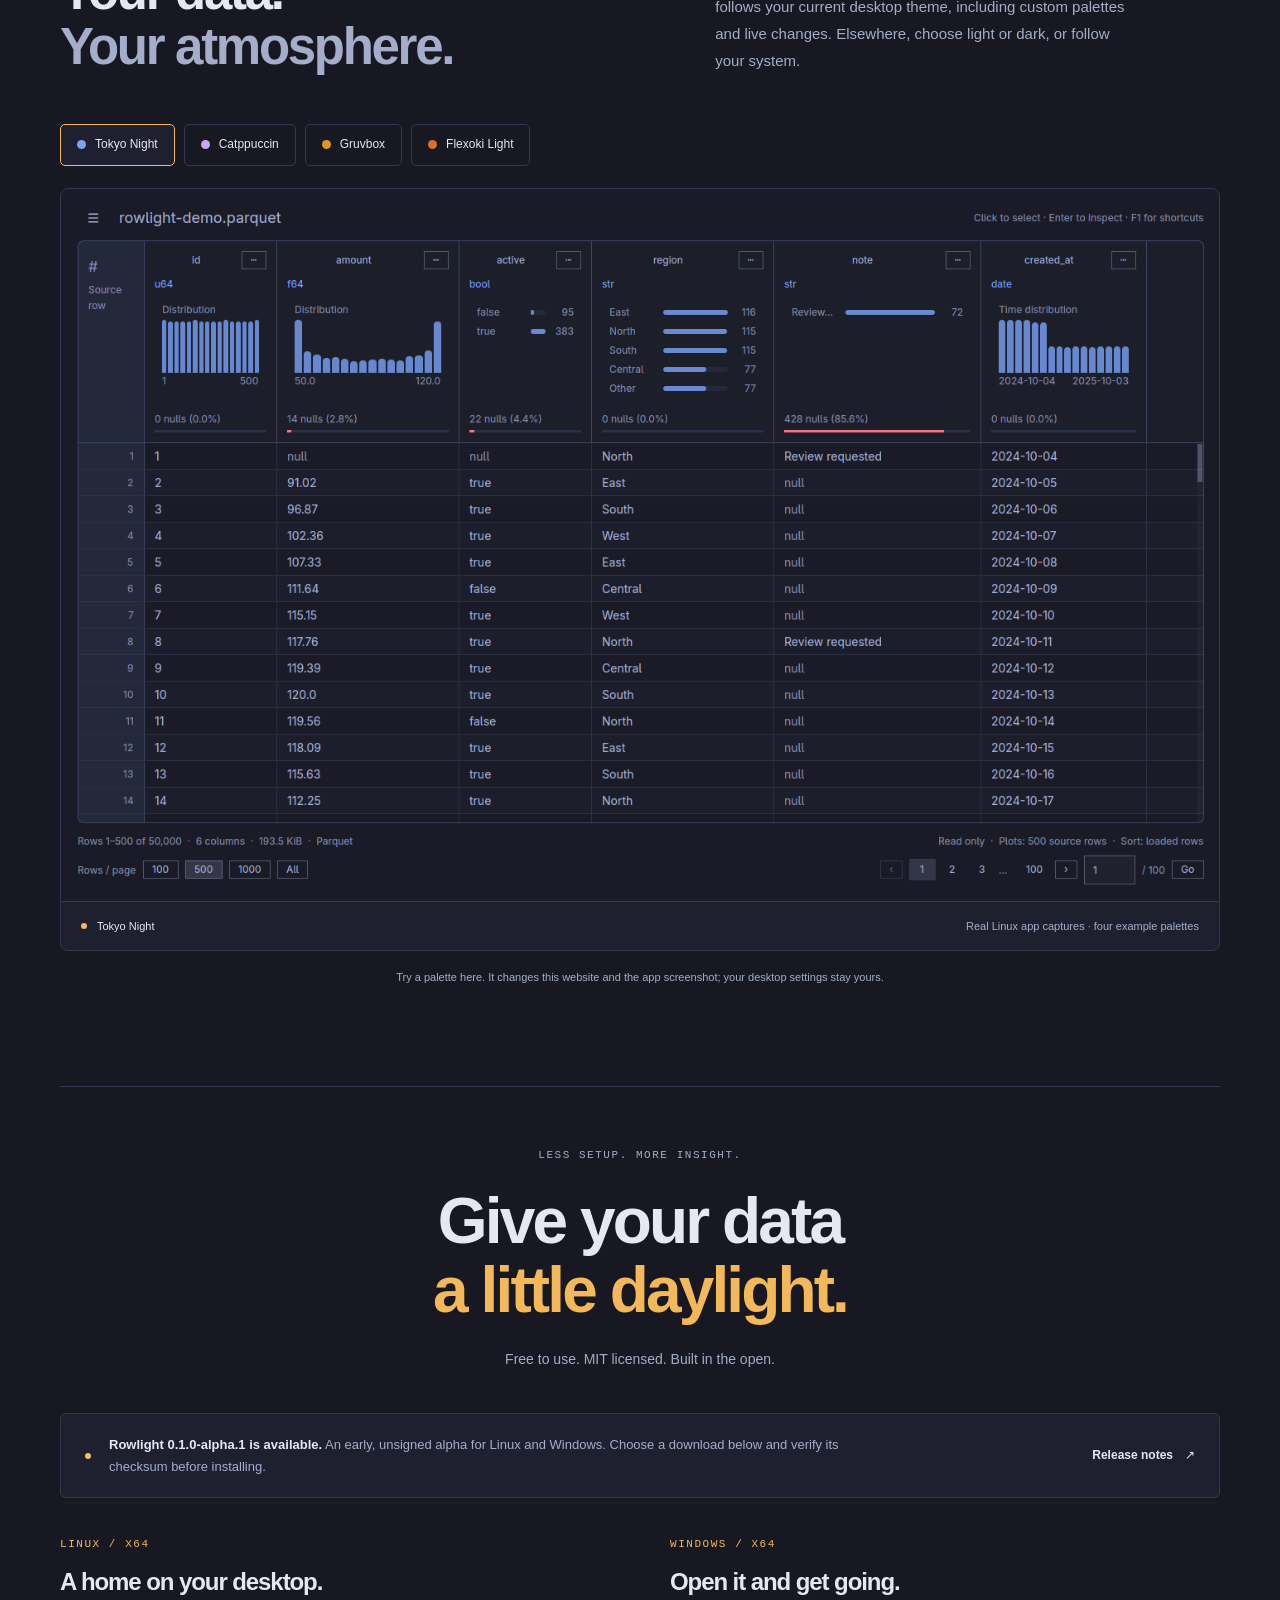
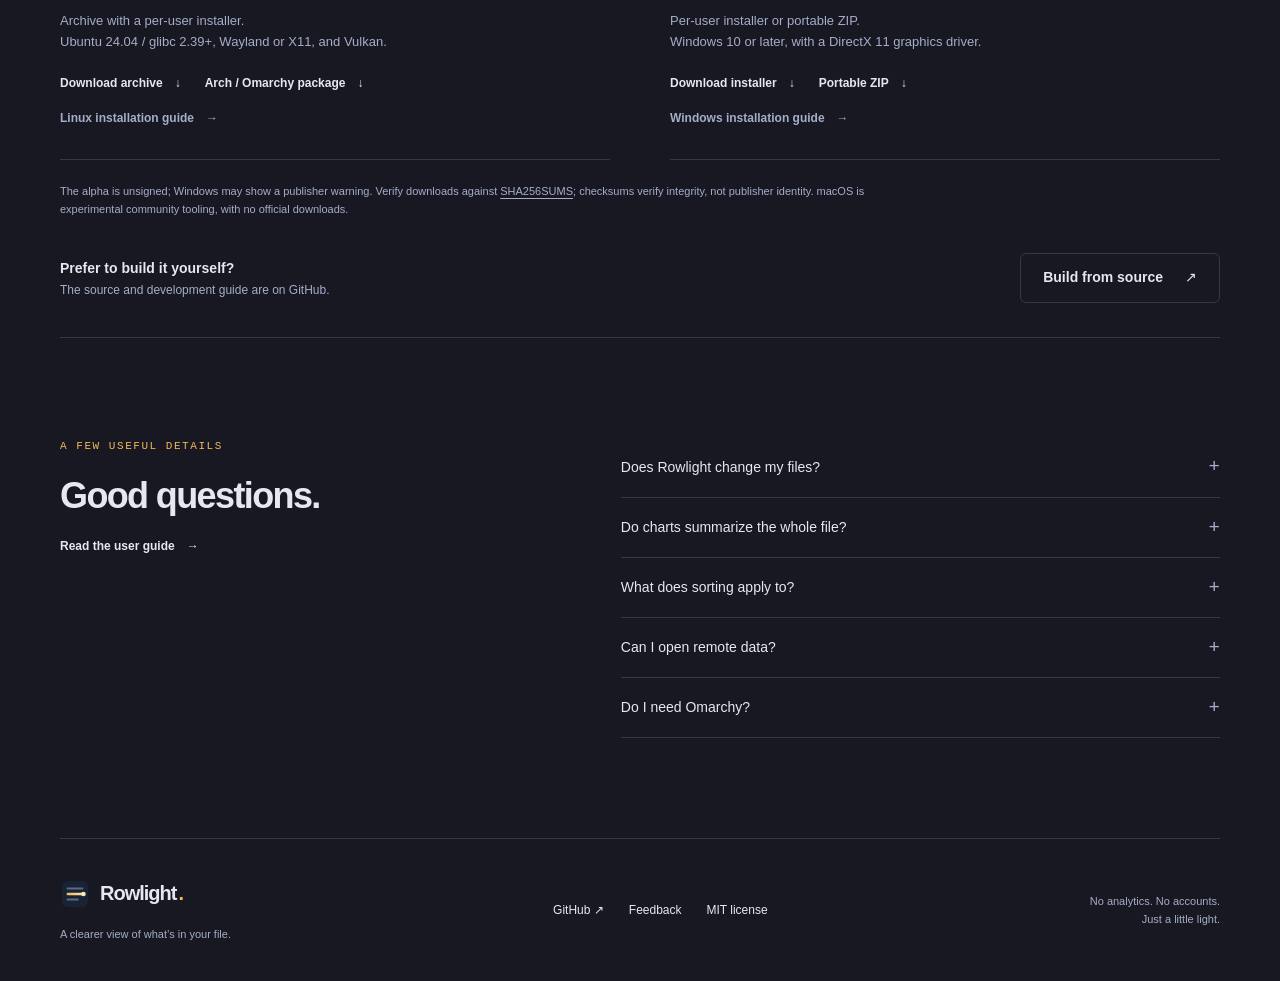
==== commit a3907dd0: "Host Rowlight user documentation on the website" ====
--- a/docs/index.html
+++ b/docs/index.html
@@ -11,6 +11,7 @@
     <title>Rowlight — Shed light on your data.</title>
     <link rel="icon" href="assets/icon.svg" type="image/svg+xml">
     <link rel="stylesheet" href="site.css">
+    <script src="theme.js" defer></script>
     <script src="site.js" defer></script>
   </head>
   <body>
@@ -21,7 +22,7 @@
         <div class="nav-links">
           <a href="#explore">Explore</a>
           <a href="#themes">Themes</a>
-          <a href="https://github.com/EtienneT/rowlight/blob/main/docs/user-guide.md">Guide <span aria-hidden="true">↗</span></a>
+          <a href="guide.html">Guide</a>
         </div>
         <a class="button button-small" href="#download">Get Rowlight <span aria-hidden="true">↓</span></a>
       </nav>
@@ -62,24 +63,24 @@
         <div class="demo-caption"><span class="eyebrow">A small window into Rowlight</span><p id="demo-help">Real desktop app screenshot, using synthetic data.</p></div>
       </section>
 
-      <div class="format-strip container" aria-label="Supported formats"><span>Bring your files.</span><ul><li>Parquet</li><li>Arrow IPC / Feather</li><li>CSV</li><li>TSV</li></ul><a href="https://github.com/EtienneT/rowlight/blob/main/docs/formats.md">Format details <span aria-hidden="true">↗</span></a></div>
+      <div class="format-strip container" aria-label="Supported formats"><span>Bring your files.</span><ul><li>Parquet</li><li>Arrow IPC / Feather</li><li>CSV</li><li>TSV</li></ul><a href="formats.html">Format details <span aria-hidden="true">→</span></a></div>
 
       <section class="section container" id="explore" aria-labelledby="explore-title">
         <div class="section-heading"><div><p class="eyebrow">01 / From file to understanding</p><h2 id="explore-title">See the shape.<br><span class="muted">Then look closer.</span></h2></div><p>Column types, missing values, and distributions, right where you need them. Follow a question without leaving your data behind.</p></div>
         <div class="feature-showcase">
           <div class="feature-copy">
-            <span class="feature-index">01.01</span><h3>A column tells a story.</h3><p>Expand a distribution to explore its values and statistics. Histograms for numbers and dates. Frequency bars for categories and booleans.</p><p class="fine-print">Charts describe the displayed rows. File overview takes a bounded sample across the original file.</p><a class="text-link" href="https://github.com/EtienneT/rowlight/blob/main/docs/user-guide.md#understand-the-data">Explore the details <span aria-hidden="true">↗</span></a>
+            <span class="feature-index">01.01</span><h3>A column tells a story.</h3><p>Expand a distribution to explore its values and statistics. Histograms for numbers and dates. Frequency bars for categories and booleans.</p><p class="fine-print">Charts describe the displayed rows. File overview takes a bounded sample across the original file.</p><a class="text-link" href="guide.html#understand-the-data">Explore the details <span aria-hidden="true">→</span></a>
           </div>
           <figure class="app-capture"><img src="assets/column-detail.png" width="1400" height="860" loading="lazy" alt="Rowlight's expanded amount histogram with a hover tooltip and column statistics."><figcaption>Real app capture · synthetic sample data</figcaption></figure>
         </div>
         <div class="feature-pair">
-          <article><span class="feature-index">01.02</span><h3>Large files. Small steps.</h3><p>Browse in pages of 100, 500, or 1,000 rows, with virtual scrolling for rows and columns. All mode checks a memory budget before loading.</p><a class="text-link" href="https://github.com/EtienneT/rowlight/blob/main/docs/formats.md#large-files-and-memory">How paging works <span aria-hidden="true">↗</span></a></article>
-          <article><span class="feature-index">01.03</span><h3>A closer look at any value.</h3><p>Find a column, inspect a long cell, or copy a selection. Original column order and source row numbers keep you oriented. Your file stays unchanged.</p><a class="text-link" href="https://github.com/EtienneT/rowlight/blob/main/docs/user-guide.md#inspect-and-copy-cells">Inspect and copy <span aria-hidden="true">↗</span></a></article>
+          <article><span class="feature-index">01.02</span><h3>Large files. Small steps.</h3><p>Browse in pages of 100, 500, or 1,000 rows, with virtual scrolling for rows and columns. All mode checks a memory budget before loading.</p><a class="text-link" href="formats.html#large-files-and-memory">How paging works <span aria-hidden="true">→</span></a></article>
+          <article><span class="feature-index">01.03</span><h3>A closer look at any value.</h3><p>Find a column, inspect a long cell, or copy a selection. Original column order and source row numbers keep you oriented. Your file stays unchanged.</p><a class="text-link" href="guide.html#inspect-and-copy-cells">Inspect and copy <span aria-hidden="true">→</span></a></article>
         </div>
       </section>
 
       <section class="sql-section" aria-labelledby="sql-title"><div class="container sql-layout">
-        <div class="sql-copy"><p class="eyebrow">02 / Follow your question</p><h2 id="sql-title">A little SQL.<br><span class="muted">A new perspective.</span></h2><p>Query your open file or local Hive Parquet folder as <code>data</code>. Select the columns you need, filter records, or sort across the query source.</p><a class="text-link" href="https://github.com/EtienneT/rowlight/blob/main/docs/user-guide.md#folders-and-sql">Meet SQL mode <span aria-hidden="true">↗</span></a></div>
+        <div class="sql-copy"><p class="eyebrow">02 / Follow your question</p><h2 id="sql-title">A little SQL.<br><span class="muted">A new perspective.</span></h2><p>Query your open file or local Hive Parquet folder as <code>data</code>. Select the columns you need, filter records, or sort across the query source.</p><a class="text-link" href="guide.html#folders-and-sql">Meet SQL mode <span aria-hidden="true">→</span></a></div>
         <div class="sql-example"><div class="code-heading"><span>YOUR FILE, AS <code>data</code></span><span>SQL</span></div><pre><code><span class="sql-keyword">SELECT</span> region, <span class="sql-function">AVG</span>(amount) <span class="sql-keyword">AS</span> average
 <span class="sql-keyword">FROM</span> data
 <span class="sql-keyword">WHERE</span> active = <span class="sql-keyword">true</span>
@@ -104,14 +105,14 @@
         <div class="download-heading"><p class="eyebrow">Less setup. More insight.</p><h2 id="download-title">Give your data<br><span>a little daylight.</span></h2><p>Free to use. MIT licensed. Built in the open.</p></div>
         <div class="release-notice"><span class="live-dot" aria-hidden="true"></span><p><strong>Rowlight 0.1.0-alpha.1 is available.</strong> An early, unsigned alpha for Linux and Windows. Choose a download below and verify its checksum before installing.</p><a class="text-link" href="https://github.com/EtienneT/rowlight/releases/tag/v0.1.0-alpha.1">Release notes <span aria-hidden="true">↗</span></a></div>
         <div class="platforms">
-          <article class="platform"><p class="eyebrow">LINUX / X64</p><h3>A home on your desktop.</h3><p>Archive with a per-user installer.<br>Ubuntu 24.04 / glibc 2.39+, Wayland or X11, and Vulkan.</p><div class="platform-links"><a class="text-link" href="https://github.com/EtienneT/rowlight/releases/download/v0.1.0-alpha.1/rowlight-0.1.0-alpha.1-linux-x64-cloud.tar.gz">Download archive <span aria-hidden="true">↓</span></a><a class="text-link" href="https://github.com/EtienneT/rowlight/releases/download/v0.1.0-alpha.1/rowlight-bin-0.1.0.alpha.1-1-x86_64.pkg.tar.zst">Arch / Omarchy package <span aria-hidden="true">↓</span></a></div><a class="text-link platform-guide" href="https://github.com/EtienneT/rowlight/blob/main/docs/installation.md">Linux installation guide <span aria-hidden="true">↗</span></a></article>
-          <article class="platform"><p class="eyebrow">WINDOWS / X64</p><h3>Open it and get going.</h3><p>Per-user installer or portable ZIP.<br>Windows 10 or later, with a DirectX 11 graphics driver.</p><div class="platform-links"><a class="text-link" href="https://github.com/EtienneT/rowlight/releases/download/v0.1.0-alpha.1/rowlight-0.1.0-alpha.1-windows-x64-cloud-setup.exe">Download installer <span aria-hidden="true">↓</span></a><a class="text-link" href="https://github.com/EtienneT/rowlight/releases/download/v0.1.0-alpha.1/rowlight-0.1.0-alpha.1-windows-x64-cloud.zip">Portable ZIP <span aria-hidden="true">↓</span></a></div><a class="text-link platform-guide" href="https://github.com/EtienneT/rowlight/blob/main/docs/installation.md#windows">Windows installation guide <span aria-hidden="true">↗</span></a></article>
+          <article class="platform"><p class="eyebrow">LINUX / X64</p><h3>A home on your desktop.</h3><p>Archive with a per-user installer.<br>Ubuntu 24.04 / glibc 2.39+, Wayland or X11, and Vulkan.</p><div class="platform-links"><a class="text-link" href="https://github.com/EtienneT/rowlight/releases/download/v0.1.0-alpha.1/rowlight-0.1.0-alpha.1-linux-x64-cloud.tar.gz">Download archive <span aria-hidden="true">↓</span></a><a class="text-link" href="https://github.com/EtienneT/rowlight/releases/download/v0.1.0-alpha.1/rowlight-bin-0.1.0.alpha.1-1-x86_64.pkg.tar.zst">Arch / Omarchy package <span aria-hidden="true">↓</span></a></div><a class="text-link platform-guide" href="installation.html">Linux installation guide <span aria-hidden="true">→</span></a></article>
+          <article class="platform"><p class="eyebrow">WINDOWS / X64</p><h3>Open it and get going.</h3><p>Per-user installer or portable ZIP.<br>Windows 10 or later, with a DirectX 11 graphics driver.</p><div class="platform-links"><a class="text-link" href="https://github.com/EtienneT/rowlight/releases/download/v0.1.0-alpha.1/rowlight-0.1.0-alpha.1-windows-x64-cloud-setup.exe">Download installer <span aria-hidden="true">↓</span></a><a class="text-link" href="https://github.com/EtienneT/rowlight/releases/download/v0.1.0-alpha.1/rowlight-0.1.0-alpha.1-windows-x64-cloud.zip">Portable ZIP <span aria-hidden="true">↓</span></a></div><a class="text-link platform-guide" href="installation.html#windows">Windows installation guide <span aria-hidden="true">→</span></a></article>
         </div>
         <p class="fine-print download-note">The alpha is unsigned; Windows may show a publisher warning. Verify downloads against <a href="https://github.com/EtienneT/rowlight/releases/download/v0.1.0-alpha.1/SHA256SUMS">SHA256SUMS</a>; checksums verify integrity, not publisher identity. macOS is experimental community tooling, with no official downloads.</p>
         <div class="source-callout"><div><strong>Prefer to build it yourself?</strong><p>The source and development guide are on GitHub.</p></div><a class="button button-secondary" href="https://github.com/EtienneT/rowlight/blob/main/docs/development.md">Build from source <span aria-hidden="true">↗</span></a></div>
       </section>
 
-      <section class="faq-section container" aria-labelledby="faq-title"><div><p class="eyebrow">A few useful details</p><h2 id="faq-title">Good questions.</h2><a class="text-link" href="https://github.com/EtienneT/rowlight/blob/main/docs/user-guide.md">Read the user guide <span aria-hidden="true">↗</span></a></div><div class="faq-list">
+      <section class="faq-section container" aria-labelledby="faq-title"><div><p class="eyebrow">A few useful details</p><h2 id="faq-title">Good questions.</h2><a class="text-link" href="guide.html">Read the user guide <span aria-hidden="true">→</span></a></div><div class="faq-list">
         <details><summary>Does Rowlight change my files?</summary><p>No. Rowlight is read only. Sorting, filtering, querying, and copying leave your source data unchanged.</p></details>
         <details><summary>Do charts summarize the whole file?</summary><p>Header charts summarize the displayed rows, capped at 1,000 rows in All mode. File overview samples up to 1,000 rows across 16 evenly spaced windows of the original source. Large-file charts are previews, not exact whole-file statistics.</p></details>
         <details><summary>What does sorting apply to?</summary><p>Clicking a column sorts the loaded page. In All mode, it sorts all loaded rows. Use SQL with ORDER BY to sort across the complete query source.</p></details>
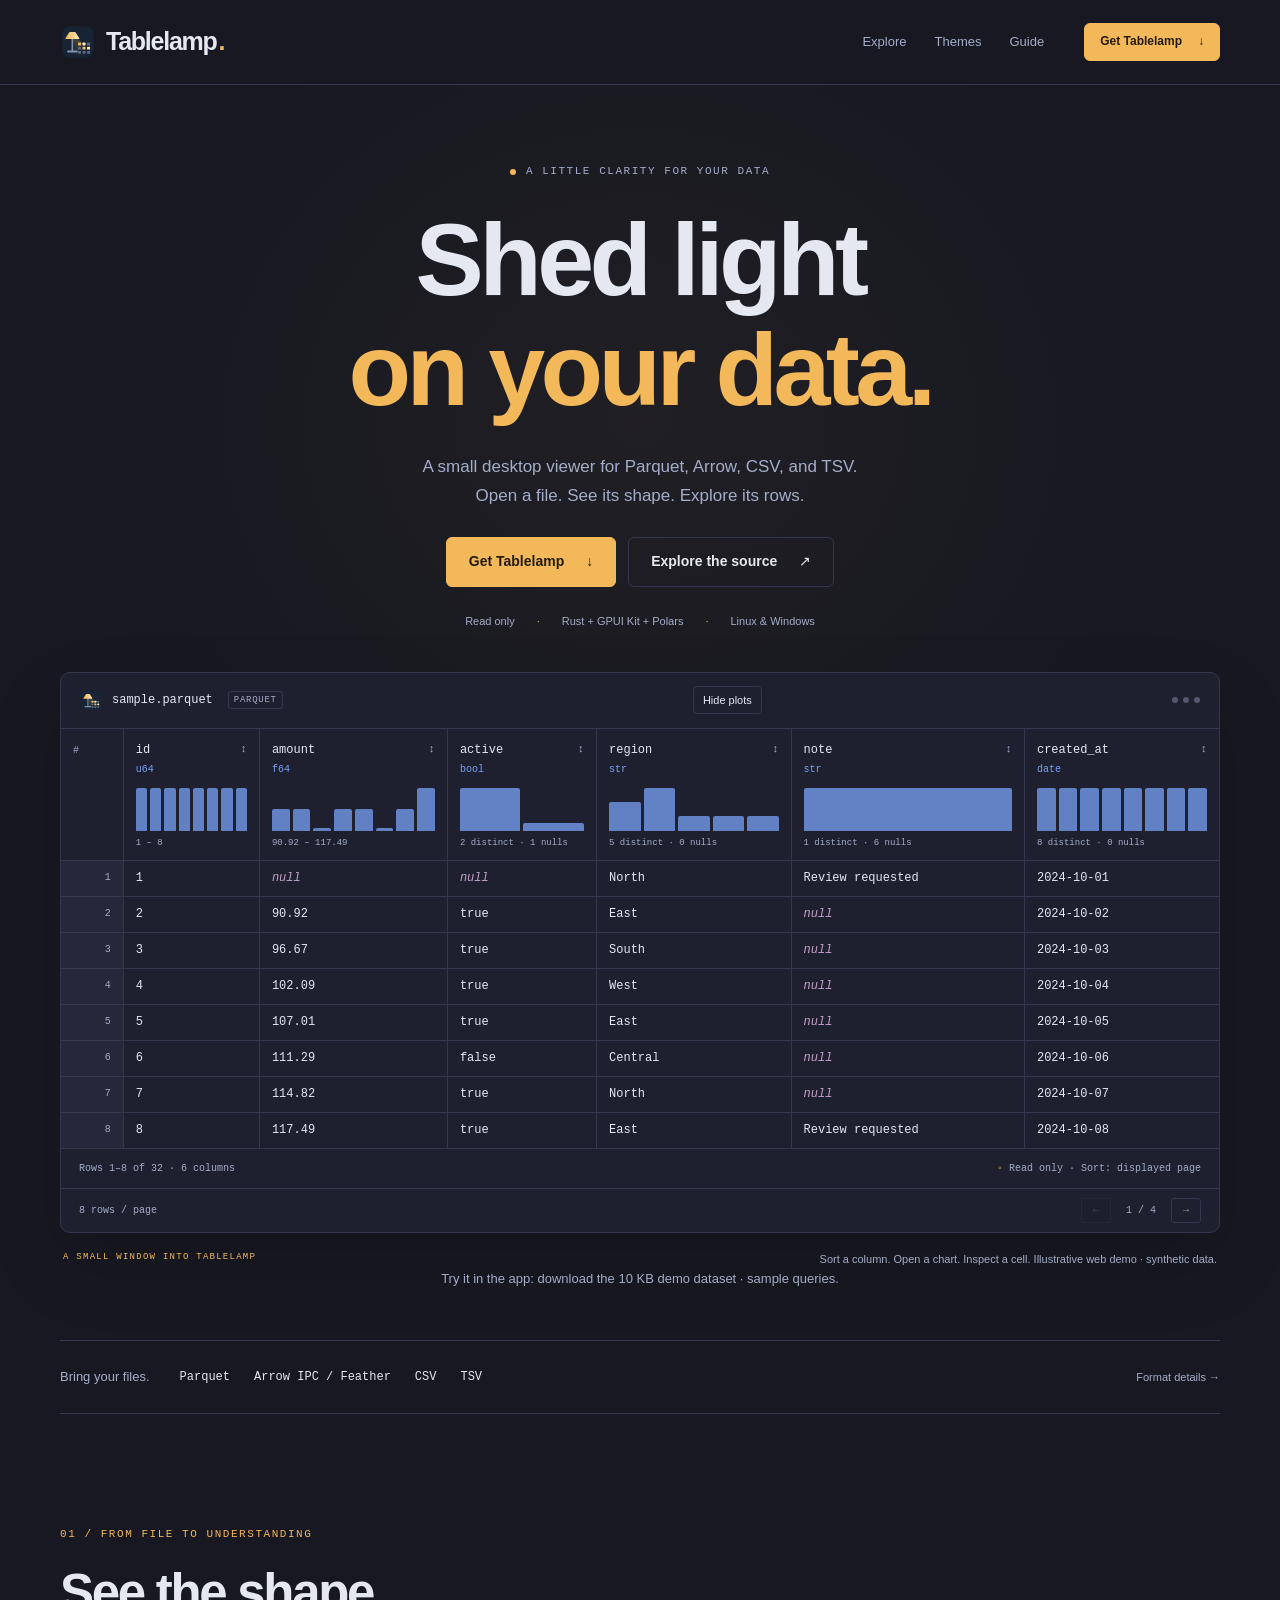
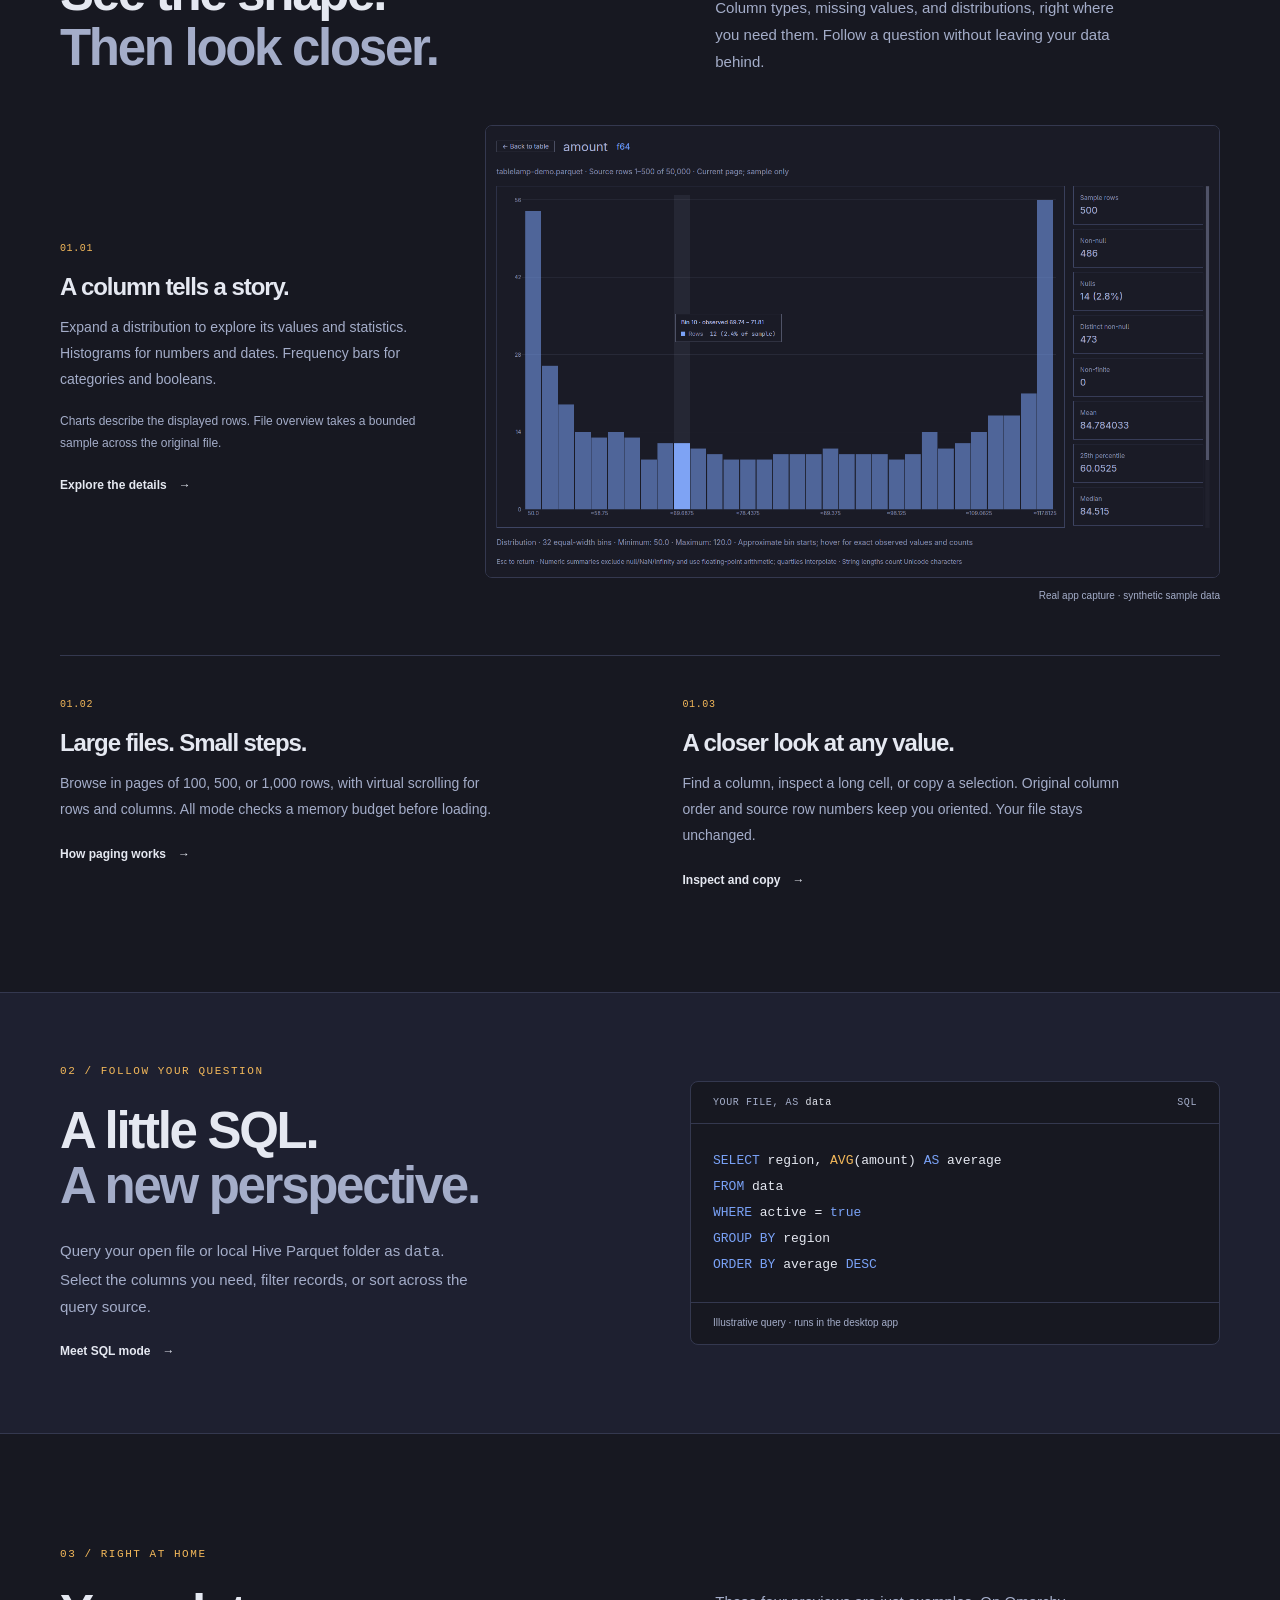
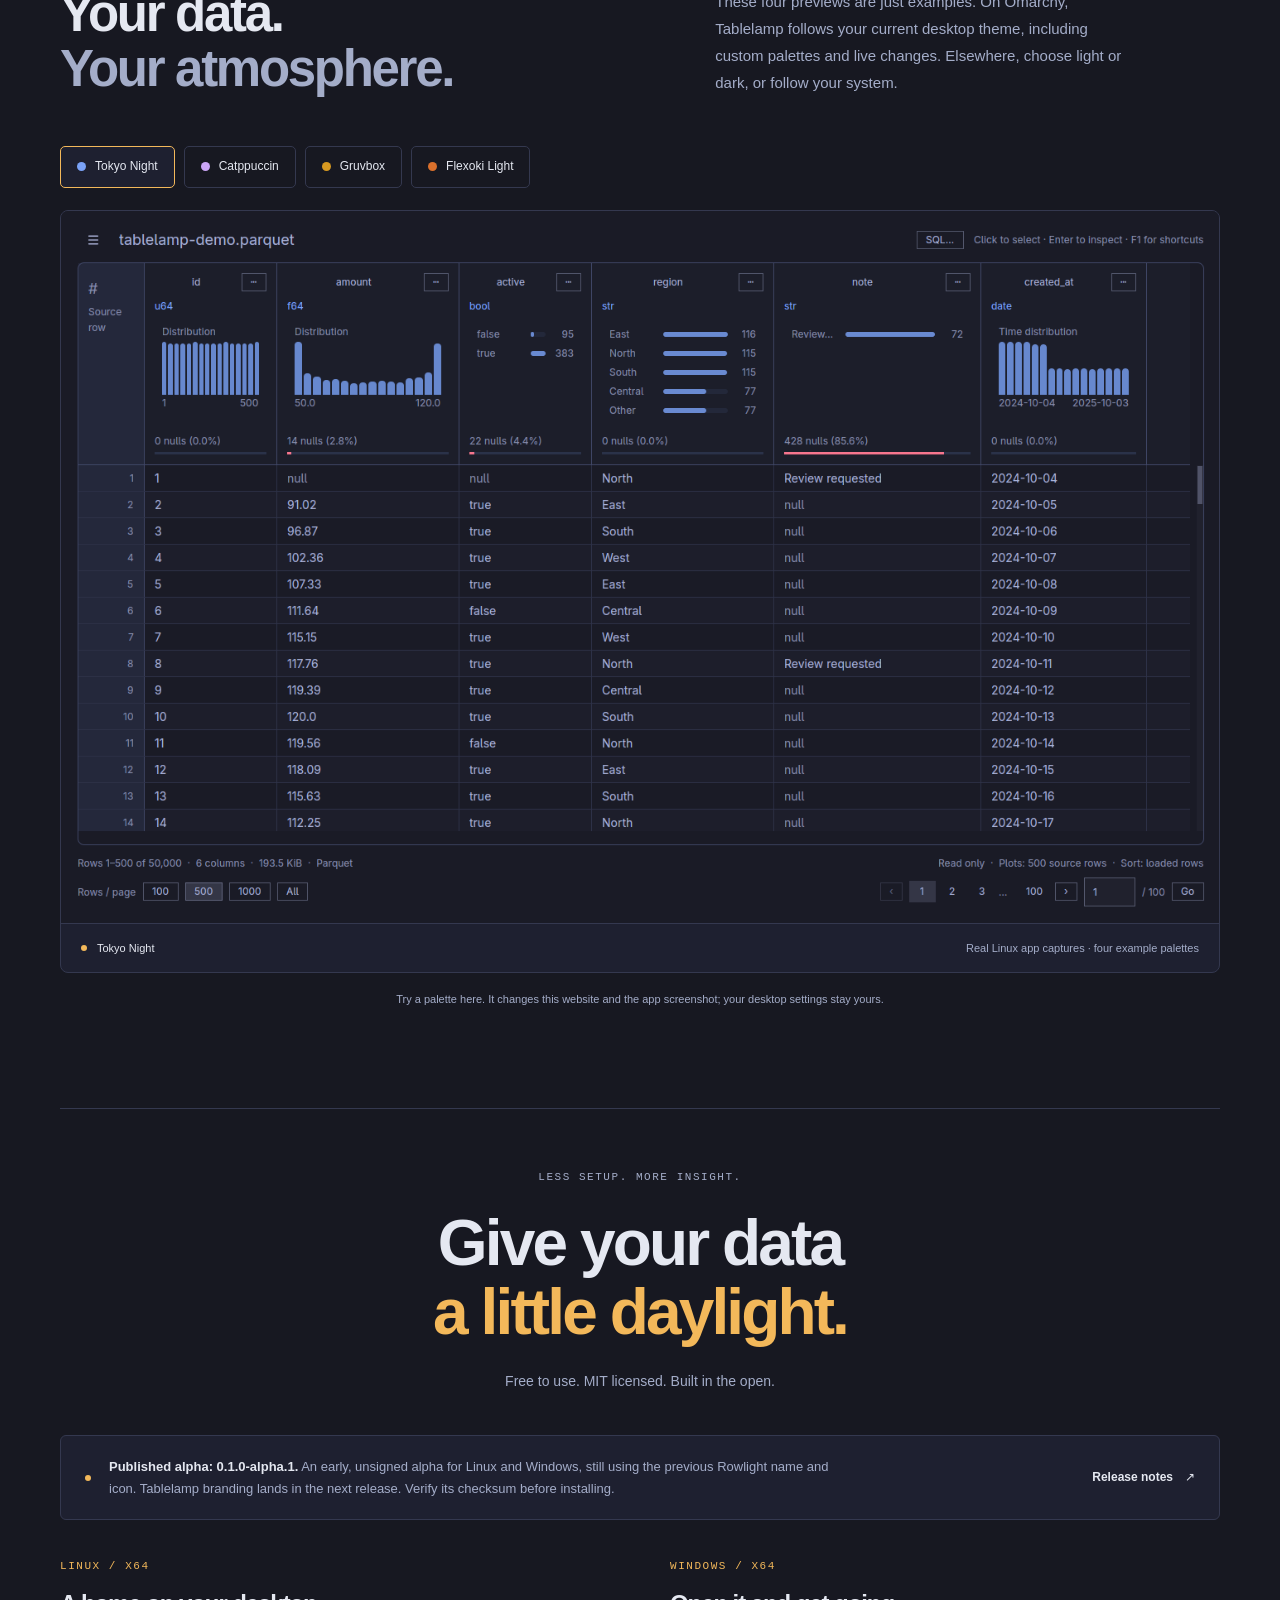
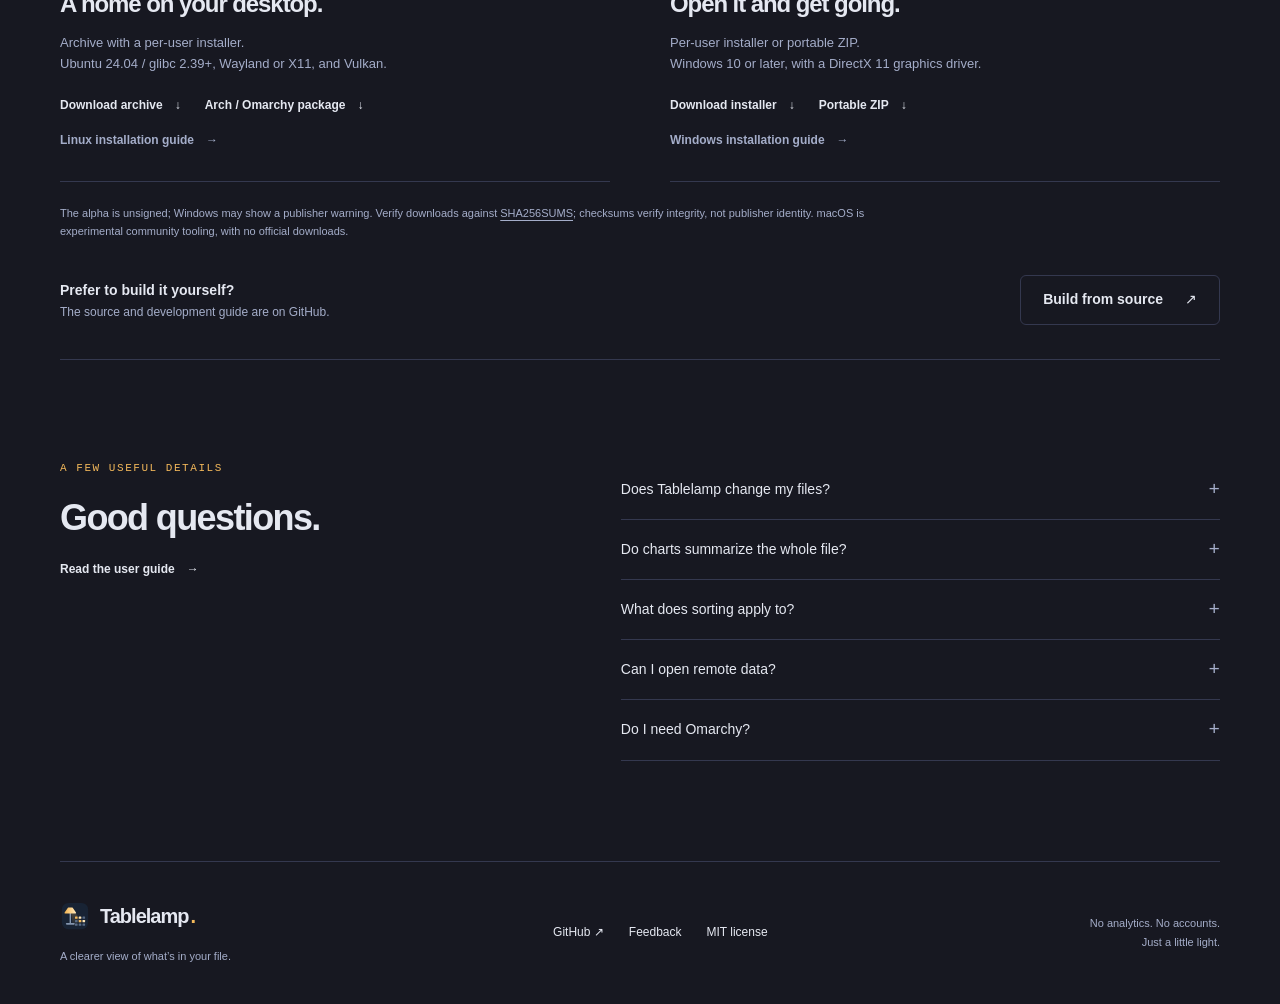
==== commit b2acbd4e: "Rebrand Rowlight as Tablelamp and refresh public docs" ====
--- a/docs/index.html
+++ b/docs/index.html
@@ -4,11 +4,20 @@
     <meta charset="utf-8">
     <meta name="viewport" content="width=device-width, initial-scale=1">
     <meta name="theme-color" content="#1a1b26">
-    <meta name="description" content="Shed light on your data. Rowlight is a small, read-only desktop viewer for Parquet, Arrow IPC / Feather, CSV, and TSV on Linux and Windows.">
-    <meta property="og:title" content="Rowlight — Shed light on your data.">
+    <meta name="description" content="Shed light on your data. Tablelamp is a small, read-only desktop viewer for Parquet, Arrow IPC / Feather, CSV, and TSV on Linux and Windows.">
+    <meta property="og:title" content="Tablelamp — Shed light on your data.">
     <meta property="og:description" content="Open a file. See its shape. Explore its rows. A native desktop data viewer built with Rust, GPUI Kit, and Polars.">
     <meta property="og:type" content="website">
-    <title>Rowlight — Shed light on your data.</title>
+    <meta property="og:url" content="https://etiennet.github.io/tablelamp/">
+    <meta property="og:image" content="https://etiennet.github.io/tablelamp/assets/social-preview.png">
+    <meta property="og:image:width" content="1200">
+    <meta property="og:image:height" content="630">
+    <meta property="og:image:alt" content="Tablelamp: a native data viewer for Parquet, Arrow, CSV and TSV on Linux and Windows, with a synthetic data table.">
+    <meta name="twitter:card" content="summary_large_image">
+    <meta name="twitter:title" content="Tablelamp — Shed light on your data.">
+    <meta name="twitter:description" content="A small, read-only desktop viewer for Parquet, Arrow, CSV and TSV. Free and open source. Linux and Windows.">
+    <meta name="twitter:image" content="https://etiennet.github.io/tablelamp/assets/social-preview.png">
+    <title>Tablelamp — Shed light on your data.</title>
     <link rel="icon" href="assets/icon.svg" type="image/svg+xml">
     <link rel="stylesheet" href="site.css">
     <script src="theme.js" defer></script>
@@ -18,13 +27,13 @@
     <a class="skip-link" href="#main">Skip to content</a>
     <header class="site-header">
       <nav class="nav container" aria-label="Main navigation">
-        <a class="brand" href="#" aria-label="Rowlight home"><img src="assets/icon.svg" width="36" height="36" alt="">Rowlight<span class="brand-dot">.</span></a>
+        <a class="brand" href="#" aria-label="Tablelamp home"><img src="assets/icon.svg" width="36" height="36" alt="">Tablelamp<span class="brand-dot">.</span></a>
         <div class="nav-links">
           <a href="#explore">Explore</a>
           <a href="#themes">Themes</a>
           <a href="guide.html">Guide</a>
         </div>
-        <a class="button button-small" href="#download">Get Rowlight <span aria-hidden="true">↓</span></a>
+        <a class="button button-small" href="installation.html">Get Tablelamp <span aria-hidden="true">↓</span></a>
       </nav>
     </header>
 
@@ -34,8 +43,8 @@
         <h1 id="hero-title">Shed light<br><span>on your data.</span></h1>
         <p class="hero-description">A small desktop viewer for Parquet, Arrow, CSV, and TSV.<br class="desktop-break"> Open a file. See its shape. Explore its rows.</p>
         <div class="hero-actions">
-          <a class="button" href="#download">Get Rowlight <span aria-hidden="true">↓</span></a>
-          <a class="button button-secondary" href="https://github.com/EtienneT/rowlight">Explore the source <span aria-hidden="true">↗</span></a>
+          <a class="button" href="installation.html">Get Tablelamp <span aria-hidden="true">↓</span></a>
+          <a class="button button-secondary" href="https://github.com/EtienneT/tablelamp">Explore the source <span aria-hidden="true">↗</span></a>
         </div>
         <ul class="hero-facts" aria-label="Product at a glance"><li>Read only</li><li>Rust + GPUI Kit + Polars</li><li>Linux &amp; Windows</li></ul>
 
@@ -45,7 +54,7 @@
             <button id="plot-toggle" class="quiet-button" type="button" aria-pressed="true" hidden>Hide plots</button>
             <span class="window-dots" aria-hidden="true"><i></i><i></i><i></i></span>
           </div>
-          <div id="demo-fallback"><img src="assets/tokyo-night.png" width="1400" height="860" alt="The Rowlight desktop app showing typed columns, distributions, and paged rows."></div>
+          <div id="demo-fallback"><img src="assets/tokyo-night.png" width="1400" height="860" alt="The Tablelamp desktop app showing typed columns, distributions, and paged rows."></div>
           <div id="interactive-demo" hidden>
             <div class="demo-table-scroll" tabindex="0" role="region" aria-label="Scrollable sample data">
               <table class="demo-table" id="demo-table"><caption class="sr-only">Synthetic sample data. Sort a column within the displayed page or select a cell to inspect it.</caption><thead id="demo-head"></thead><tbody id="demo-body"></tbody></table>
@@ -60,7 +69,8 @@
             </div>
           </div>
         </div>
-        <div class="demo-caption"><span class="eyebrow">A small window into Rowlight</span><p id="demo-help">Real desktop app screenshot, using synthetic data.</p></div>
+        <div class="demo-caption"><span class="eyebrow">A small window into Tablelamp</span><p id="demo-help">Real desktop app screenshot, using synthetic data.</p></div>
+        <p class="fine-print">Try it in the app: <a href="demo/demo.parquet" download>download the 10 KB demo dataset</a> · <a href="https://github.com/EtienneT/tablelamp/blob/main/docs/demo/README.md">sample queries</a>.</p>
       </section>
 
       <div class="format-strip container" aria-label="Supported formats"><span>Bring your files.</span><ul><li>Parquet</li><li>Arrow IPC / Feather</li><li>CSV</li><li>TSV</li></ul><a href="formats.html">Format details <span aria-hidden="true">→</span></a></div>
@@ -71,7 +81,7 @@
           <div class="feature-copy">
             <span class="feature-index">01.01</span><h3>A column tells a story.</h3><p>Expand a distribution to explore its values and statistics. Histograms for numbers and dates. Frequency bars for categories and booleans.</p><p class="fine-print">Charts describe the displayed rows. File overview takes a bounded sample across the original file.</p><a class="text-link" href="guide.html#understand-the-data">Explore the details <span aria-hidden="true">→</span></a>
           </div>
-          <figure class="app-capture"><img src="assets/column-detail.png" width="1400" height="860" loading="lazy" alt="Rowlight's expanded amount histogram with a hover tooltip and column statistics."><figcaption>Real app capture · synthetic sample data</figcaption></figure>
+          <figure class="app-capture"><img src="assets/column-detail.png" width="1400" height="860" loading="lazy" alt="Tablelamp's expanded amount histogram with a hover tooltip and column statistics."><figcaption>Real app capture · synthetic sample data</figcaption></figure>
         </div>
         <div class="feature-pair">
           <article><span class="feature-index">01.02</span><h3>Large files. Small steps.</h3><p>Browse in pages of 100, 500, or 1,000 rows, with virtual scrolling for rows and columns. All mode checks a memory budget before loading.</p><a class="text-link" href="formats.html#large-files-and-memory">How paging works <span aria-hidden="true">→</span></a></article>
@@ -89,39 +99,39 @@
       </div></section>
 
       <section class="section container" id="themes" aria-labelledby="themes-title">
-        <div class="section-heading"><div><p class="eyebrow">03 / Right at home</p><h2 id="themes-title">Your data.<br><span class="muted">Your atmosphere.</span></h2></div><p>These four previews are just examples. On Omarchy, Rowlight follows your current desktop theme, including custom palettes and live changes. Elsewhere, choose light or dark, or follow your system.</p></div>
+        <div class="section-heading"><div><p class="eyebrow">03 / Right at home</p><h2 id="themes-title">Your data.<br><span class="muted">Your atmosphere.</span></h2></div><p>These four previews are just examples. On Omarchy, Tablelamp follows your current desktop theme, including custom palettes and live changes. Elsewhere, choose light or dark, or follow your system.</p></div>
         <div class="theme-controls" role="group" aria-label="Preview a theme">
           <button class="theme-button" data-theme="tokyo-night" aria-pressed="true" type="button"><span style="--swatch:#7aa2f7" aria-hidden="true"></span>Tokyo Night</button>
           <button class="theme-button" data-theme="catppuccin" aria-pressed="false" type="button"><span style="--swatch:#cba6f7" aria-hidden="true"></span>Catppuccin</button>
           <button class="theme-button" data-theme="gruvbox" aria-pressed="false" type="button"><span style="--swatch:#d79921" aria-hidden="true"></span>Gruvbox</button>
           <button class="theme-button" data-theme="flexoki-light" aria-pressed="false" type="button"><span style="--swatch:#da702c" aria-hidden="true"></span>Flexoki Light</button>
         </div>
-        <figure class="theme-capture"><img id="theme-image" src="assets/tokyo-night.png" width="1400" height="860" loading="lazy" alt="Rowlight running on Linux in Tokyo Night, showing a synthetic Parquet file."><figcaption><span><span class="live-dot" aria-hidden="true"></span> <span id="theme-caption" role="status">Tokyo Night</span></span><span>Real Linux app captures · four example palettes</span></figcaption></figure>
+        <figure class="theme-capture"><img id="theme-image" src="assets/tokyo-night.png" width="1400" height="860" loading="lazy" alt="Tablelamp running on Linux in Tokyo Night, showing a synthetic Parquet file."><figcaption><span><span class="live-dot" aria-hidden="true"></span> <span id="theme-caption" role="status">Tokyo Night</span></span><span>Real Linux app captures · four example palettes</span></figcaption></figure>
         <p class="theme-note">Try a palette here. It changes this website and the app screenshot; your desktop settings stay yours.</p>
         <noscript><p class="fine-print">Theme preview needs JavaScript. View the <a href="assets/catppuccin.png">Catppuccin</a>, <a href="assets/gruvbox.png">Gruvbox</a>, and <a href="assets/flexoki-light.png">Flexoki Light</a> app captures directly.</p></noscript>
       </section>
 
       <section class="download-section container" id="download" aria-labelledby="download-title">
         <div class="download-heading"><p class="eyebrow">Less setup. More insight.</p><h2 id="download-title">Give your data<br><span>a little daylight.</span></h2><p>Free to use. MIT licensed. Built in the open.</p></div>
-        <div class="release-notice"><span class="live-dot" aria-hidden="true"></span><p><strong>Rowlight 0.1.0-alpha.1 is available.</strong> An early, unsigned alpha for Linux and Windows. Choose a download below and verify its checksum before installing.</p><a class="text-link" href="https://github.com/EtienneT/rowlight/releases/tag/v0.1.0-alpha.1">Release notes <span aria-hidden="true">↗</span></a></div>
+        <div class="release-notice"><span class="live-dot" aria-hidden="true"></span><p><strong>Published alpha: 0.1.0-alpha.1.</strong> An early, unsigned alpha for Linux and Windows, still using the previous Rowlight name and icon. Tablelamp branding lands in the next release. Verify its checksum before installing.</p><a class="text-link" href="https://github.com/EtienneT/tablelamp/releases/tag/v0.1.0-alpha.1">Release notes <span aria-hidden="true">↗</span></a></div>
         <div class="platforms">
-          <article class="platform"><p class="eyebrow">LINUX / X64</p><h3>A home on your desktop.</h3><p>Archive with a per-user installer.<br>Ubuntu 24.04 / glibc 2.39+, Wayland or X11, and Vulkan.</p><div class="platform-links"><a class="text-link" href="https://github.com/EtienneT/rowlight/releases/download/v0.1.0-alpha.1/rowlight-0.1.0-alpha.1-linux-x64-cloud.tar.gz">Download archive <span aria-hidden="true">↓</span></a><a class="text-link" href="https://github.com/EtienneT/rowlight/releases/download/v0.1.0-alpha.1/rowlight-bin-0.1.0.alpha.1-1-x86_64.pkg.tar.zst">Arch / Omarchy package <span aria-hidden="true">↓</span></a></div><a class="text-link platform-guide" href="installation.html">Linux installation guide <span aria-hidden="true">→</span></a></article>
-          <article class="platform"><p class="eyebrow">WINDOWS / X64</p><h3>Open it and get going.</h3><p>Per-user installer or portable ZIP.<br>Windows 10 or later, with a DirectX 11 graphics driver.</p><div class="platform-links"><a class="text-link" href="https://github.com/EtienneT/rowlight/releases/download/v0.1.0-alpha.1/rowlight-0.1.0-alpha.1-windows-x64-cloud-setup.exe">Download installer <span aria-hidden="true">↓</span></a><a class="text-link" href="https://github.com/EtienneT/rowlight/releases/download/v0.1.0-alpha.1/rowlight-0.1.0-alpha.1-windows-x64-cloud.zip">Portable ZIP <span aria-hidden="true">↓</span></a></div><a class="text-link platform-guide" href="installation.html#windows">Windows installation guide <span aria-hidden="true">→</span></a></article>
+          <article class="platform"><p class="eyebrow">LINUX / X64</p><h3>A home on your desktop.</h3><p>Archive with a per-user installer.<br>Ubuntu 24.04 / glibc 2.39+, Wayland or X11, and Vulkan.</p><div class="platform-links"><a class="text-link" href="https://github.com/EtienneT/tablelamp/releases/download/v0.1.0-alpha.1/rowlight-0.1.0-alpha.1-linux-x64-cloud.tar.gz">Download archive <span aria-hidden="true">↓</span></a><a class="text-link" href="https://github.com/EtienneT/tablelamp/releases/download/v0.1.0-alpha.1/rowlight-bin-0.1.0.alpha.1-1-x86_64.pkg.tar.zst">Arch / Omarchy package <span aria-hidden="true">↓</span></a></div><a class="text-link platform-guide" href="installation.html">Linux installation guide <span aria-hidden="true">→</span></a></article>
+          <article class="platform"><p class="eyebrow">WINDOWS / X64</p><h3>Open it and get going.</h3><p>Per-user installer or portable ZIP.<br>Windows 10 or later, with a DirectX 11 graphics driver.</p><div class="platform-links"><a class="text-link" href="https://github.com/EtienneT/tablelamp/releases/download/v0.1.0-alpha.1/rowlight-0.1.0-alpha.1-windows-x64-cloud-setup.exe">Download installer <span aria-hidden="true">↓</span></a><a class="text-link" href="https://github.com/EtienneT/tablelamp/releases/download/v0.1.0-alpha.1/rowlight-0.1.0-alpha.1-windows-x64-cloud.zip">Portable ZIP <span aria-hidden="true">↓</span></a></div><a class="text-link platform-guide" href="installation.html#windows">Windows installation guide <span aria-hidden="true">→</span></a></article>
         </div>
-        <p class="fine-print download-note">The alpha is unsigned; Windows may show a publisher warning. Verify downloads against <a href="https://github.com/EtienneT/rowlight/releases/download/v0.1.0-alpha.1/SHA256SUMS">SHA256SUMS</a>; checksums verify integrity, not publisher identity. macOS is experimental community tooling, with no official downloads.</p>
-        <div class="source-callout"><div><strong>Prefer to build it yourself?</strong><p>The source and development guide are on GitHub.</p></div><a class="button button-secondary" href="https://github.com/EtienneT/rowlight/blob/main/docs/development.md">Build from source <span aria-hidden="true">↗</span></a></div>
+        <p class="fine-print download-note">The alpha is unsigned; Windows may show a publisher warning. Verify downloads against <a href="https://github.com/EtienneT/tablelamp/releases/download/v0.1.0-alpha.1/SHA256SUMS">SHA256SUMS</a>; checksums verify integrity, not publisher identity. macOS is experimental community tooling, with no official downloads.</p>
+        <div class="source-callout"><div><strong>Prefer to build it yourself?</strong><p>The source and development guide are on GitHub.</p></div><a class="button button-secondary" href="https://github.com/EtienneT/tablelamp/blob/main/docs/development.md">Build from source <span aria-hidden="true">↗</span></a></div>
       </section>
 
       <section class="faq-section container" aria-labelledby="faq-title"><div><p class="eyebrow">A few useful details</p><h2 id="faq-title">Good questions.</h2><a class="text-link" href="guide.html">Read the user guide <span aria-hidden="true">→</span></a></div><div class="faq-list">
-        <details><summary>Does Rowlight change my files?</summary><p>No. Rowlight is read only. Sorting, filtering, querying, and copying leave your source data unchanged.</p></details>
+        <details><summary>Does Tablelamp change my files?</summary><p>No. Tablelamp is read only. Sorting, filtering, querying, and copying leave your source data unchanged.</p></details>
         <details><summary>Do charts summarize the whole file?</summary><p>Header charts summarize the displayed rows, capped at 1,000 rows in All mode. File overview samples up to 1,000 rows across 16 evenly spaced windows of the original source. Large-file charts are previews, not exact whole-file statistics.</p></details>
         <details><summary>What does sorting apply to?</summary><p>Clicking a column sorts the loaded page. In All mode, it sorts all loaded rows. Use SQL with ORDER BY to sort across the complete query source.</p></details>
         <details><summary>Can I open remote data?</summary><p>Cloud builds open remote Parquet from S3, Azure, GCS, and HTTP(S), using existing provider credentials. Remote folders and Iceberg are not supported. Local Hive Parquet folders are supported.</p></details>
-        <details><summary>Do I need Omarchy?</summary><p>No. Omarchy adds live palette following on Linux. Rowlight also works on other compatible Linux desktops and Windows, with system light/dark appearance and an explicit choice in Settings.</p></details>
+        <details><summary>Do I need Omarchy?</summary><p>No. Omarchy adds live palette following on Linux. Tablelamp also works on other compatible Linux desktops and Windows, with system light/dark appearance and an explicit choice in Settings.</p></details>
       </div></section>
     </main>
 
-    <footer class="container footer"><div><a class="brand" href="#"><img src="assets/icon.svg" width="30" height="30" alt="">Rowlight<span class="brand-dot">.</span></a><p>A clearer view of what’s in your file.</p></div><nav aria-label="Footer navigation"><a href="https://github.com/EtienneT/rowlight">GitHub <span aria-hidden="true">↗</span></a><a href="https://github.com/EtienneT/rowlight/issues">Feedback</a><a href="https://github.com/EtienneT/rowlight/blob/main/LICENSE">MIT license</a></nav><p class="footer-note">No analytics. No accounts.<br>Just a little light.</p></footer>
+    <footer class="container footer"><div><a class="brand" href="#"><img src="assets/icon.svg" width="30" height="30" alt="">Tablelamp<span class="brand-dot">.</span></a><p>A clearer view of what’s in your file.</p></div><nav aria-label="Footer navigation"><a href="https://github.com/EtienneT/tablelamp">GitHub <span aria-hidden="true">↗</span></a><a href="https://github.com/EtienneT/tablelamp/issues">Feedback</a><a href="https://github.com/EtienneT/tablelamp/blob/main/LICENSE">MIT license</a></nav><p class="footer-note">No analytics. No accounts.<br>Just a little light.</p></footer>
 
     <dialog id="inspector" aria-labelledby="inspector-title"><div class="inspector-heading"><p class="eyebrow" id="inspector-kind">Sample cell</p><button class="quiet-button" id="close-inspector" type="button" aria-label="Close inspector">Close <span aria-hidden="true">×</span></button></div><h2 id="inspector-title"></h2><p id="inspector-meta" class="fine-print"></p><div id="inspector-content"></div><p class="fine-print">Illustrative web demo · synthetic data</p></dialog>
   </body>
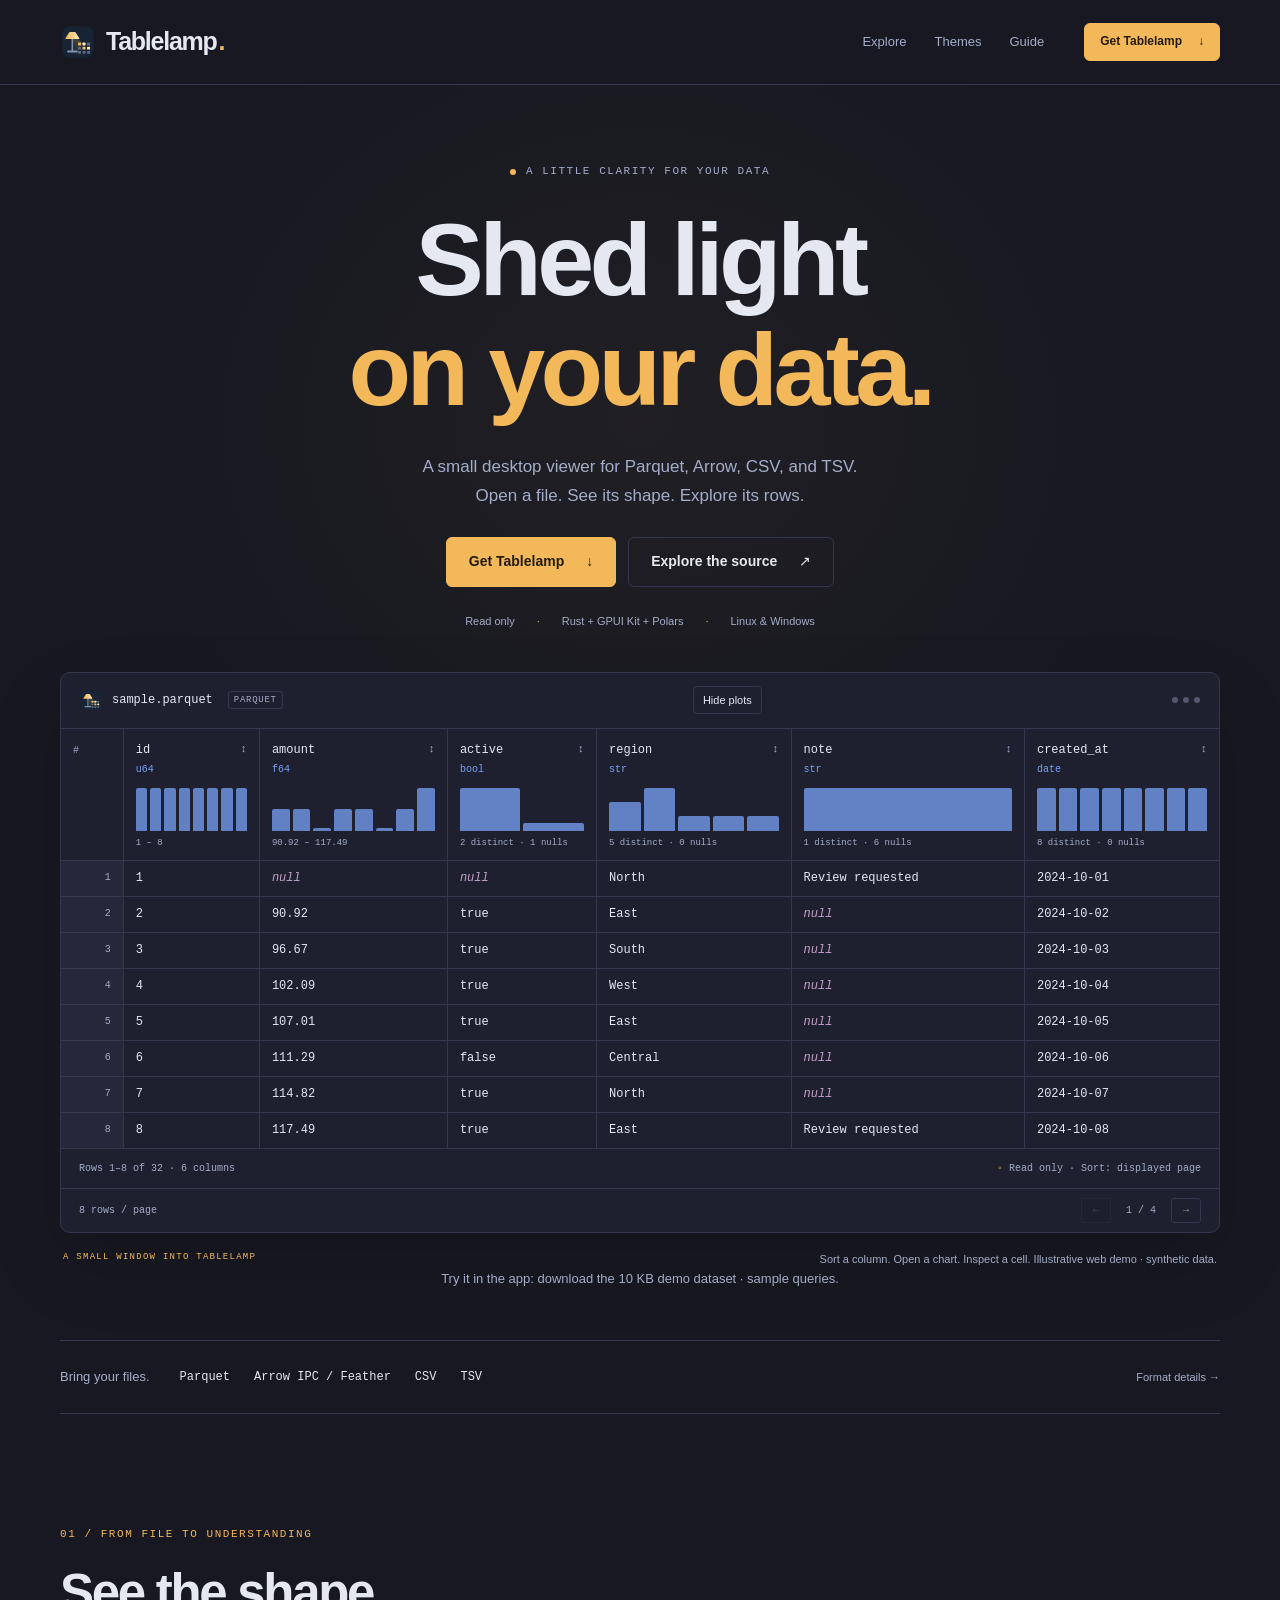
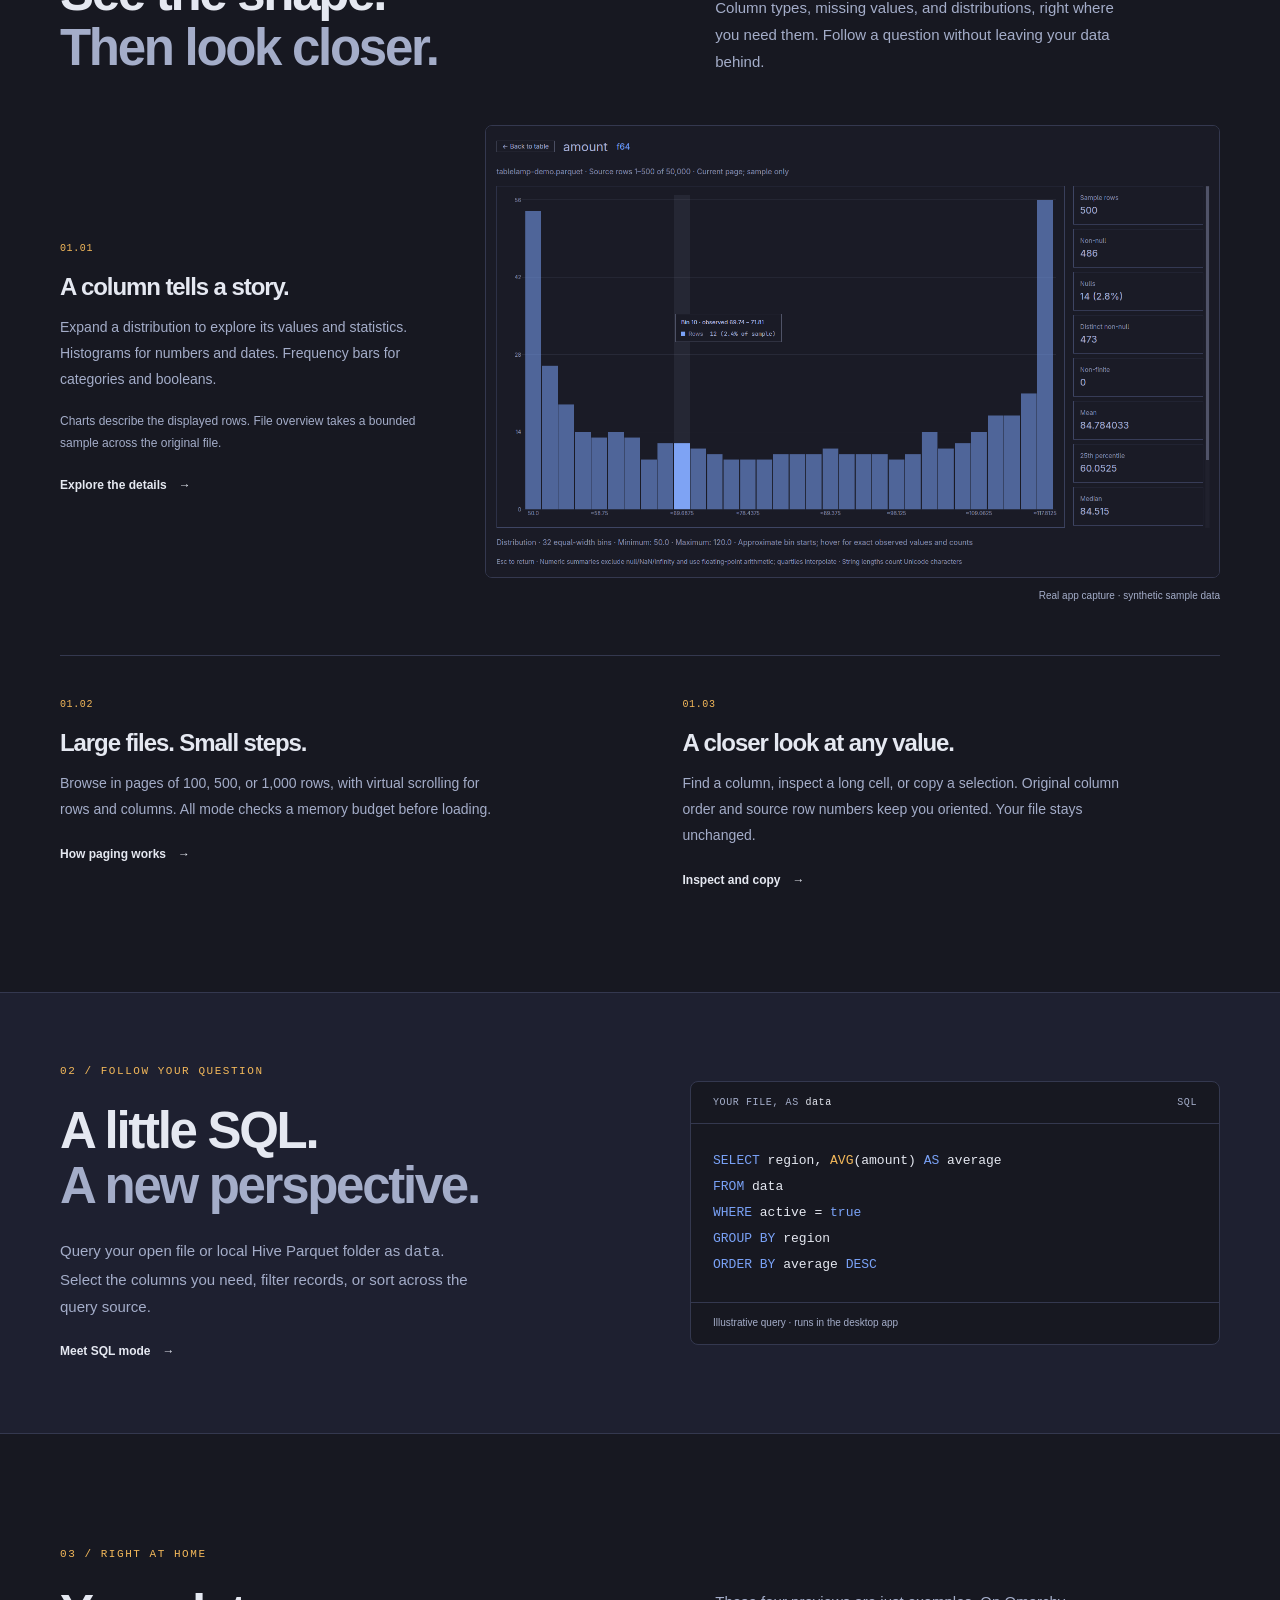
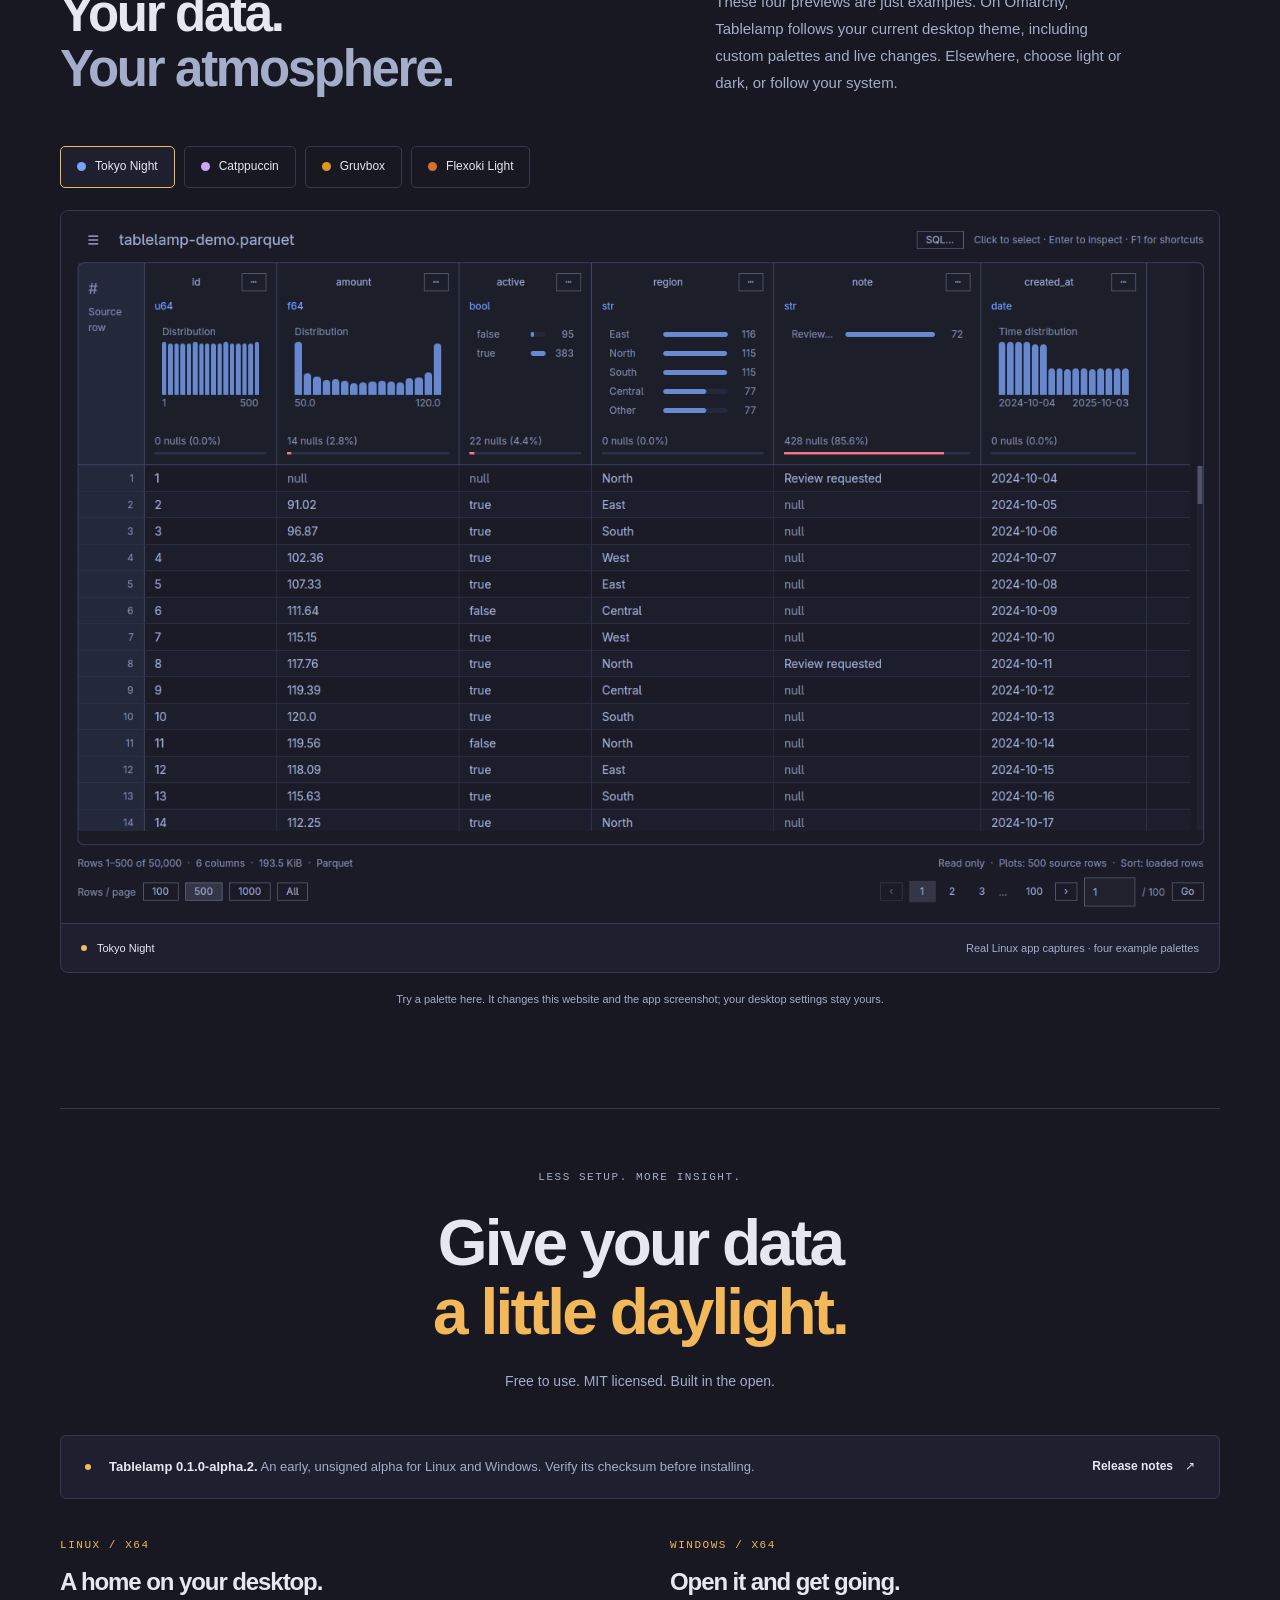
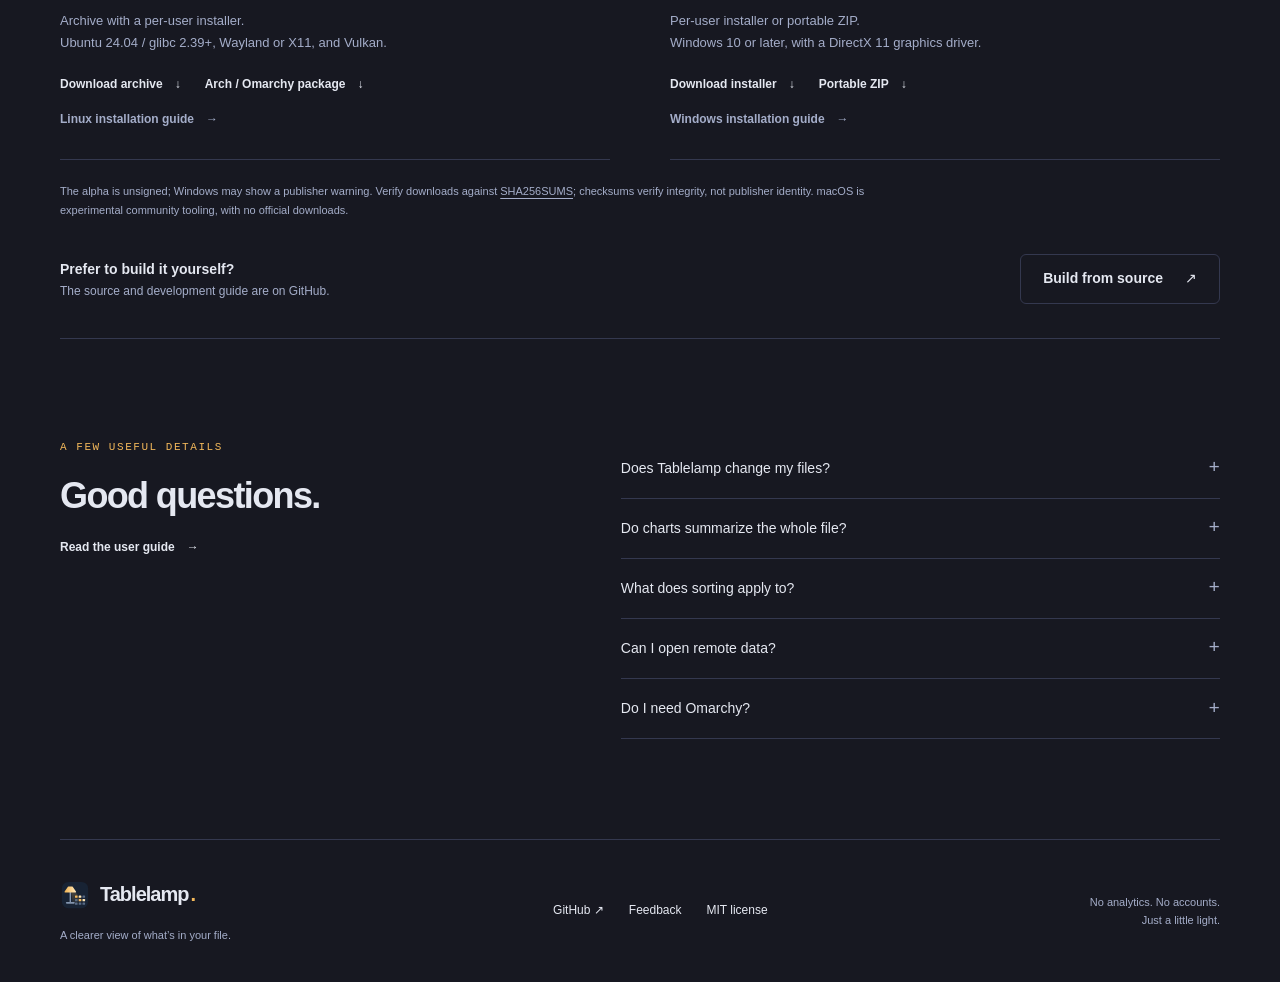
==== commit 82b64b02: "Publish Tablelamp alpha.2 downloads and remove stale branding" ====
--- a/docs/index.html
+++ b/docs/index.html
@@ -113,12 +113,12 @@
 
       <section class="download-section container" id="download" aria-labelledby="download-title">
         <div class="download-heading"><p class="eyebrow">Less setup. More insight.</p><h2 id="download-title">Give your data<br><span>a little daylight.</span></h2><p>Free to use. MIT licensed. Built in the open.</p></div>
-        <div class="release-notice"><span class="live-dot" aria-hidden="true"></span><p><strong>Published alpha: 0.1.0-alpha.1.</strong> An early, unsigned alpha for Linux and Windows, still using the previous Rowlight name and icon. Tablelamp branding lands in the next release. Verify its checksum before installing.</p><a class="text-link" href="https://github.com/EtienneT/tablelamp/releases/tag/v0.1.0-alpha.1">Release notes <span aria-hidden="true">↗</span></a></div>
+        <div class="release-notice"><span class="live-dot" aria-hidden="true"></span><p><strong>Tablelamp 0.1.0-alpha.2.</strong> An early, unsigned alpha for Linux and Windows. Verify its checksum before installing.</p><a class="text-link" href="https://github.com/EtienneT/tablelamp/releases/tag/v0.1.0-alpha.2">Release notes <span aria-hidden="true">↗</span></a></div>
         <div class="platforms">
-          <article class="platform"><p class="eyebrow">LINUX / X64</p><h3>A home on your desktop.</h3><p>Archive with a per-user installer.<br>Ubuntu 24.04 / glibc 2.39+, Wayland or X11, and Vulkan.</p><div class="platform-links"><a class="text-link" href="https://github.com/EtienneT/tablelamp/releases/download/v0.1.0-alpha.1/rowlight-0.1.0-alpha.1-linux-x64-cloud.tar.gz">Download archive <span aria-hidden="true">↓</span></a><a class="text-link" href="https://github.com/EtienneT/tablelamp/releases/download/v0.1.0-alpha.1/rowlight-bin-0.1.0.alpha.1-1-x86_64.pkg.tar.zst">Arch / Omarchy package <span aria-hidden="true">↓</span></a></div><a class="text-link platform-guide" href="installation.html">Linux installation guide <span aria-hidden="true">→</span></a></article>
-          <article class="platform"><p class="eyebrow">WINDOWS / X64</p><h3>Open it and get going.</h3><p>Per-user installer or portable ZIP.<br>Windows 10 or later, with a DirectX 11 graphics driver.</p><div class="platform-links"><a class="text-link" href="https://github.com/EtienneT/tablelamp/releases/download/v0.1.0-alpha.1/rowlight-0.1.0-alpha.1-windows-x64-cloud-setup.exe">Download installer <span aria-hidden="true">↓</span></a><a class="text-link" href="https://github.com/EtienneT/tablelamp/releases/download/v0.1.0-alpha.1/rowlight-0.1.0-alpha.1-windows-x64-cloud.zip">Portable ZIP <span aria-hidden="true">↓</span></a></div><a class="text-link platform-guide" href="installation.html#windows">Windows installation guide <span aria-hidden="true">→</span></a></article>
+          <article class="platform"><p class="eyebrow">LINUX / X64</p><h3>A home on your desktop.</h3><p>Archive with a per-user installer.<br>Ubuntu 24.04 / glibc 2.39+, Wayland or X11, and Vulkan.</p><div class="platform-links"><a class="text-link" href="https://github.com/EtienneT/tablelamp/releases/download/v0.1.0-alpha.2/tablelamp-0.1.0-alpha.2-linux-x64-cloud.tar.gz">Download archive <span aria-hidden="true">↓</span></a><a class="text-link" href="https://github.com/EtienneT/tablelamp/releases/download/v0.1.0-alpha.2/tablelamp-bin-0.1.0.alpha.2-1-x86_64.pkg.tar.zst">Arch / Omarchy package <span aria-hidden="true">↓</span></a></div><a class="text-link platform-guide" href="installation.html">Linux installation guide <span aria-hidden="true">→</span></a></article>
+          <article class="platform"><p class="eyebrow">WINDOWS / X64</p><h3>Open it and get going.</h3><p>Per-user installer or portable ZIP.<br>Windows 10 or later, with a DirectX 11 graphics driver.</p><div class="platform-links"><a class="text-link" href="https://github.com/EtienneT/tablelamp/releases/download/v0.1.0-alpha.2/tablelamp-0.1.0-alpha.2-windows-x64-cloud-setup.exe">Download installer <span aria-hidden="true">↓</span></a><a class="text-link" href="https://github.com/EtienneT/tablelamp/releases/download/v0.1.0-alpha.2/tablelamp-0.1.0-alpha.2-windows-x64-cloud.zip">Portable ZIP <span aria-hidden="true">↓</span></a></div><a class="text-link platform-guide" href="installation.html#windows">Windows installation guide <span aria-hidden="true">→</span></a></article>
         </div>
-        <p class="fine-print download-note">The alpha is unsigned; Windows may show a publisher warning. Verify downloads against <a href="https://github.com/EtienneT/tablelamp/releases/download/v0.1.0-alpha.1/SHA256SUMS">SHA256SUMS</a>; checksums verify integrity, not publisher identity. macOS is experimental community tooling, with no official downloads.</p>
+        <p class="fine-print download-note">The alpha is unsigned; Windows may show a publisher warning. Verify downloads against <a href="https://github.com/EtienneT/tablelamp/releases/download/v0.1.0-alpha.2/SHA256SUMS">SHA256SUMS</a>; checksums verify integrity, not publisher identity. macOS is experimental community tooling, with no official downloads.</p>
         <div class="source-callout"><div><strong>Prefer to build it yourself?</strong><p>The source and development guide are on GitHub.</p></div><a class="button button-secondary" href="https://github.com/EtienneT/tablelamp/blob/main/docs/development.md">Build from source <span aria-hidden="true">↗</span></a></div>
       </section>
 
